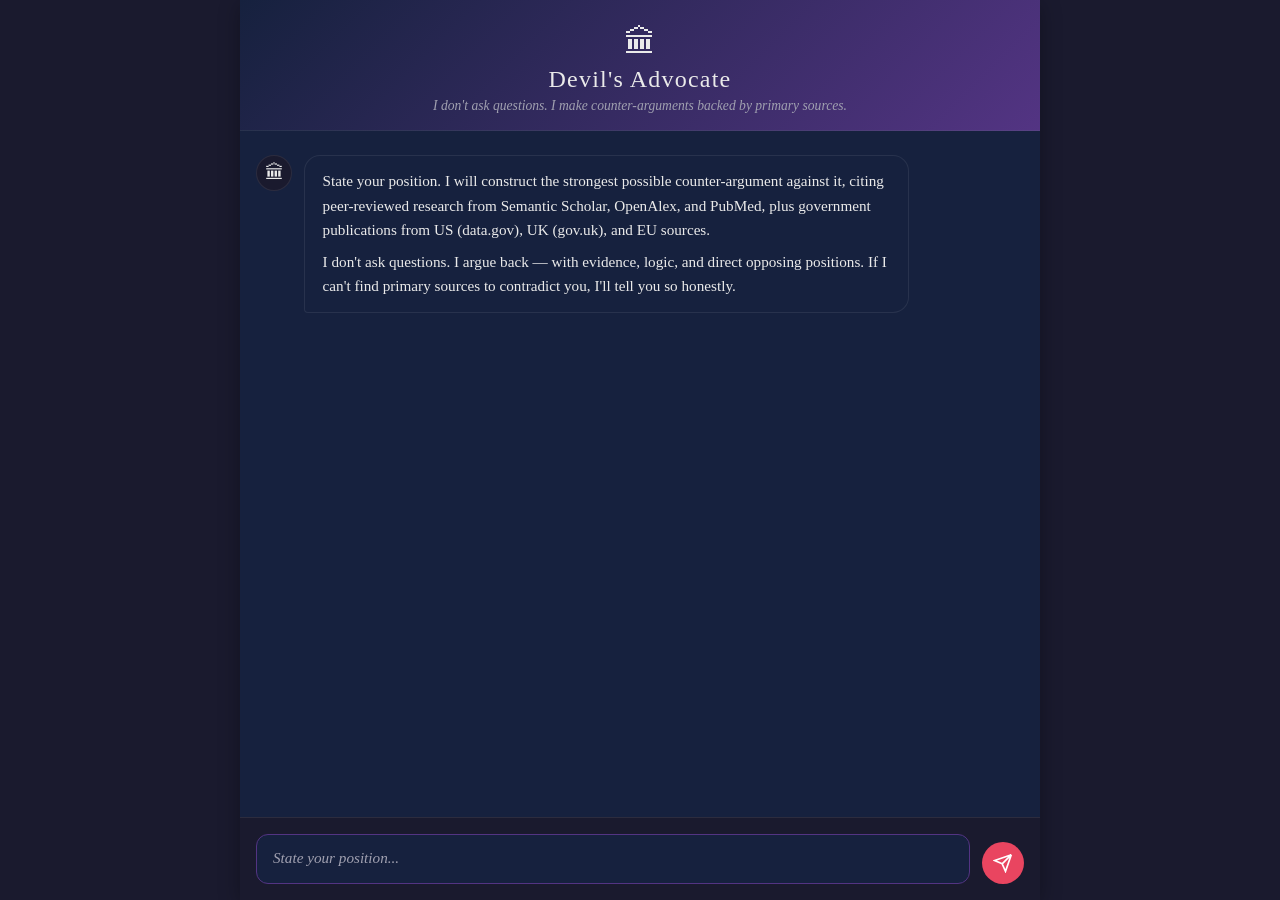
==== index.html @ c4c460c6 "Complete rewrite: stop asking questions, make direct counter-arguments Fundamental change in behavio" ====
<!DOCTYPE html>
<html lang="en">
<head>
    <meta charset="UTF-8">
    <meta name="viewport" content="width=device-width, initial-scale=1.0">
    <title>Devil's Advocate</title>
    <link rel="stylesheet" href="style.css">
</head>
<body>
    <div class="app-container">
        <header class="app-header">
            <div class="header-icon">&#x1F3DB;</div>
            <h1>Devil's Advocate</h1>
            <p class="subtitle">I don't ask questions. I make counter-arguments backed by primary sources.</p>
        </header>

        <div class="chat-container" id="chatContainer">
            <div class="message socrates">
                <div class="message-avatar">&#x1F3DB;</div>
                <div class="message-content">
                    <p>State your position. I will construct the strongest possible counter-argument against it, citing peer-reviewed research from Semantic Scholar, OpenAlex, and PubMed, plus government publications from US (data.gov), UK (gov.uk), and EU sources.</p>
                    <p>I don't ask questions. I argue back — with evidence, logic, and direct opposing positions. If I can't find primary sources to contradict you, I'll tell you so honestly.</p>
                </div>
            </div>
        </div>

        <form class="input-area" id="inputForm">
            <textarea 
                id="userInput" 
                placeholder="State your position..." 
                rows="1"
                autofocus
            ></textarea>
            <button type="submit" id="sendBtn" title="Send">
                <svg width="20" height="20" viewBox="0 0 24 24" fill="none" stroke="currentColor" stroke-width="2">
                    <path d="M22 2L11 13M22 2L15 22L11 13M22 2L2 9L11 13"/>
                </svg>
            </button>
        </form>
    </div>

    <script src="app.js"></script>
</body>
</html>
---- style.css ----
* {
    margin: 0;
    padding: 0;
    box-sizing: border-box;
}

:root {
    --bg-primary: #1a1a2e;
    --bg-secondary: #16213e;
    --bg-chat: #0f3460;
    --accent: #e94560;
    --accent-soft: #533483;
    --text-primary: #eaeaea;
    --text-secondary: #a0a0b0;
    --user-bg: #533483;
    --socrates-bg: #16213e;
    --border: rgba(255, 255, 255, 0.08);
    --shadow: 0 4px 20px rgba(0, 0, 0, 0.3);
}

html, body {
    height: 100%;
    font-family: 'Georgia', 'Times New Roman', serif;
    background: var(--bg-primary);
    color: var(--text-primary);
}

.app-container {
    display: flex;
    flex-direction: column;
    height: 100vh;
    max-width: 800px;
    margin: 0 auto;
    background: var(--bg-secondary);
    box-shadow: var(--shadow);
}

.app-header {
    text-align: center;
    padding: 1.5rem 1rem 1rem;
    border-bottom: 1px solid var(--border);
    background: linear-gradient(135deg, var(--bg-secondary), var(--accent-soft));
}

.header-icon {
    font-size: 2rem;
    margin-bottom: 0.3rem;
}

.app-header h1 {
    font-size: 1.5rem;
    font-weight: 400;
    letter-spacing: 0.05em;
    color: var(--text-primary);
}

.subtitle {
    font-size: 0.85rem;
    color: var(--text-secondary);
    font-style: italic;
    margin-top: 0.3rem;
}

.chat-container {
    flex: 1;
    overflow-y: auto;
    padding: 1.5rem 1rem;
    display: flex;
    flex-direction: column;
    gap: 1.2rem;
    scroll-behavior: smooth;
}

.chat-container::-webkit-scrollbar {
    width: 6px;
}

.chat-container::-webkit-scrollbar-track {
    background: transparent;
}

.chat-container::-webkit-scrollbar-thumb {
    background: var(--accent-soft);
    border-radius: 3px;
}

.message {
    display: flex;
    gap: 0.75rem;
    max-width: 85%;
    animation: fadeIn 0.4s ease;
}

@keyframes fadeIn {
    from {
        opacity: 0;
        transform: translateY(10px);
    }
    to {
        opacity: 1;
        transform: translateY(0);
    }
}

.message.user {
    align-self: flex-end;
    flex-direction: row-reverse;
}

.message.socrates {
    align-self: flex-start;
}

.message-avatar {
    width: 36px;
    height: 36px;
    border-radius: 50%;
    display: flex;
    align-items: center;
    justify-content: center;
    font-size: 1.2rem;
    flex-shrink: 0;
    background: var(--bg-primary);
    border: 1px solid var(--border);
}

.message.user .message-avatar {
    background: var(--accent);
    font-size: 0.9rem;
}

.message-content {
    padding: 0.85rem 1.1rem;
    border-radius: 16px;
    line-height: 1.6;
    font-size: 0.95rem;
}

.message.socrates .message-content {
    background: var(--socrates-bg);
    border: 1px solid var(--border);
    border-bottom-left-radius: 4px;
}

.message.user .message-content {
    background: var(--user-bg);
    border-bottom-right-radius: 4px;
}

.message-content p {
    margin-bottom: 0.5rem;
}

.message-content p:last-child {
    margin-bottom: 0;
}

.typing-indicator {
    display: flex;
    gap: 4px;
    padding: 0.5rem 0;
}

.typing-indicator span {
    width: 8px;
    height: 8px;
    background: var(--text-secondary);
    border-radius: 50%;
    animation: bounce 1.4s ease-in-out infinite;
}

.typing-indicator span:nth-child(2) {
    animation-delay: 0.2s;
}

.typing-indicator span:nth-child(3) {
    animation-delay: 0.4s;
}

@keyframes bounce {
    0%, 60%, 100% { transform: translateY(0); }
    30% { transform: translateY(-6px); }
}

.input-area {
    display: flex;
    gap: 0.75rem;
    padding: 1rem;
    border-top: 1px solid var(--border);
    background: var(--bg-primary);
    align-items: flex-end;
}

#userInput {
    flex: 1;
    background: var(--bg-secondary);
    border: 1px solid var(--border);
    border-radius: 12px;
    padding: 0.8rem 1rem;
    color: var(--text-primary);
    font-family: inherit;
    font-size: 0.95rem;
    resize: none;
    max-height: 120px;
    line-height: 1.5;
    transition: border-color 0.2s;
}

#userInput:focus {
    outline: none;
    border-color: var(--accent-soft);
}

#userInput::placeholder {
    color: var(--text-secondary);
    font-style: italic;
}

#sendBtn {
    background: var(--accent);
    border: none;
    border-radius: 50%;
    width: 42px;
    height: 42px;
    display: flex;
    align-items: center;
    justify-content: center;
    cursor: pointer;
    color: white;
    transition: background 0.2s, transform 0.1s;
    flex-shrink: 0;
}

#sendBtn:hover {
    background: #d63851;
    transform: scale(1.05);
}

#sendBtn:active {
    transform: scale(0.95);
}

@media (max-width: 600px) {
    .app-container {
        max-width: 100%;
    }

    .message {
        max-width: 92%;
    }

    .app-header h1 {
        font-size: 1.3rem;
    }
}



/* Source links */
.message-content a {
    color: #e94560;
    text-decoration: underline;
    font-size: 0.85rem;
    transition: color 0.2s;
}

.message-content a:hover {
    color: #ff6b81;
}

/* Searching status text */
.typing-indicator + p {
    font-size: 0.8rem;
    color: #a0a0b0;
    font-style: italic;
    margin-top: 0.4rem;
    animation: pulse 1.5s ease-in-out infinite;
}

@keyframes pulse {
    0%, 100% { opacity: 0.6; }
    50% { opacity: 1; }
}

/* Concession styling */
.message.socrates .message-content p:first-child {
    font-weight: normal;
}

/* Quote styling for source excerpts */
.message-content p {
    word-wrap: break-word;
}
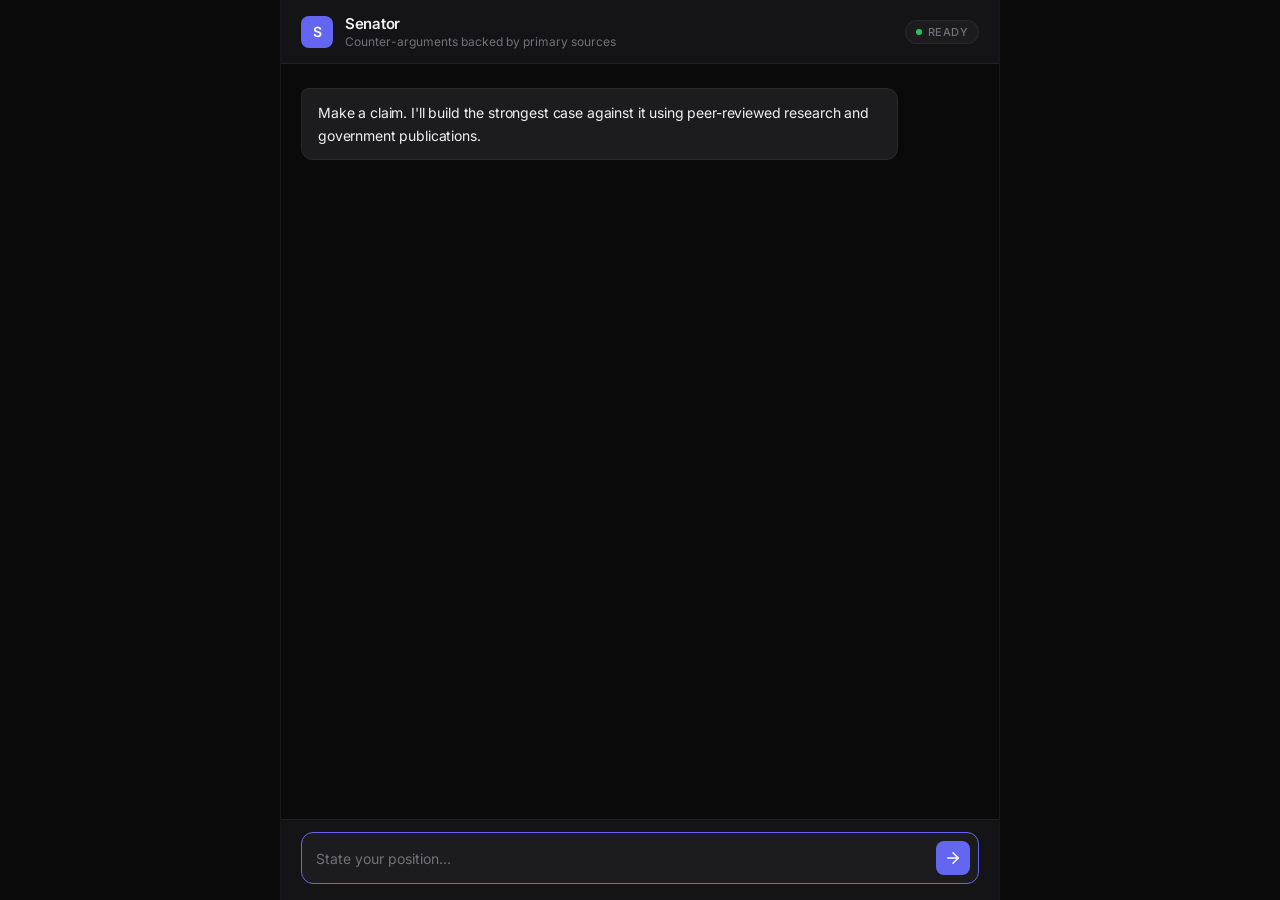
==== commit 1a16c672: "Redesign: sleek minimal UI, rename to Senator - Complete visual redesign with modern dark theme - In" ====
--- a/index.html
+++ b/index.html
@@ -3,40 +3,47 @@
 <head>
     <meta charset="UTF-8">
     <meta name="viewport" content="width=device-width, initial-scale=1.0">
-    <title>Devil's Advocate</title>
+    <title>Senator</title>
+    <link rel="preconnect" href="https://fonts.googleapis.com">
+    <link rel="preconnect" href="https://fonts.gstatic.com" crossorigin>
+    <link href="https://fonts.googleapis.com/css2?family=Inter:wght@300;400;500;600&family=JetBrains+Mono:wght@400&display=swap" rel="stylesheet">
     <link rel="stylesheet" href="style.css">
 </head>
 <body>
-    <div class="app-container">
-        <header class="app-header">
-            <div class="header-icon">&#x1F3DB;</div>
-            <h1>Devil's Advocate</h1>
-            <p class="subtitle">I don't ask questions. I make counter-arguments backed by primary sources.</p>
+    <div class="app">
+        <header class="header">
+            <div class="header-left">
+                <div class="logo">S</div>
+                <div class="header-text">
+                    <h1>Senator</h1>
+                    <p>Counter-arguments backed by primary sources</p>
+                </div>
+            </div>
+            <div class="header-status" id="statusDot">
+                <span class="dot"></span>
+                <span class="status-text">Ready</span>
+            </div>
         </header>
 
-        <div class="chat-container" id="chatContainer">
-            <div class="message socrates">
-                <div class="message-avatar">&#x1F3DB;</div>
-                <div class="message-content">
-                    <p>State your position. I will construct the strongest possible counter-argument against it, citing peer-reviewed research from Semantic Scholar, OpenAlex, and PubMed, plus government publications from US (data.gov), UK (gov.uk), and EU sources.</p>
-                    <p>I don't ask questions. I argue back — with evidence, logic, and direct opposing positions. If I can't find primary sources to contradict you, I'll tell you so honestly.</p>
+        <main class="chat" id="chatContainer">
+            <div class="message senator">
+                <div class="msg-body">
+                    <p>Make a claim. I'll build the strongest case against it using peer-reviewed research and government publications.</p>
                 </div>
             </div>
-        </div>
+        </main>
 
-        <form class="input-area" id="inputForm">
-            <textarea 
-                id="userInput" 
-                placeholder="State your position..." 
-                rows="1"
-                autofocus
-            ></textarea>
-            <button type="submit" id="sendBtn" title="Send">
-                <svg width="20" height="20" viewBox="0 0 24 24" fill="none" stroke="currentColor" stroke-width="2">
-                    <path d="M22 2L11 13M22 2L15 22L11 13M22 2L2 9L11 13"/>
-                </svg>
-            </button>
-        </form>
+        <footer class="input-bar">
+            <form id="inputForm" class="input-form">
+                <textarea id="userInput" placeholder="State your position..." rows="1" autofocus></textarea>
+                <button type="submit" id="sendBtn" aria-label="Send">
+                    <svg width="18" height="18" viewBox="0 0 24 24" fill="none" stroke="currentColor" stroke-width="2" stroke-linecap="round" stroke-linejoin="round">
+                        <line x1="5" y1="12" x2="19" y2="12"></line>
+                        <polyline points="12 5 19 12 12 19"></polyline>
+                    </svg>
+                </button>
+            </form>
+        </footer>
     </div>
 
     <script src="app.js"></script>
--- a/style.css
+++ b/style.css
@@ -1,293 +1,305 @@
-* {
-    margin: 0;
-    padding: 0;
-    box-sizing: border-box;
-}
+* { margin: 0; padding: 0; box-sizing: border-box; }
 
 :root {
-    --bg-primary: #1a1a2e;
-    --bg-secondary: #16213e;
-    --bg-chat: #0f3460;
-    --accent: #e94560;
-    --accent-soft: #533483;
-    --text-primary: #eaeaea;
-    --text-secondary: #a0a0b0;
-    --user-bg: #533483;
-    --socrates-bg: #16213e;
-    --border: rgba(255, 255, 255, 0.08);
-    --shadow: 0 4px 20px rgba(0, 0, 0, 0.3);
+    --bg: #0a0a0b;
+    --surface: #141416;
+    --surface-2: #1c1c1f;
+    --surface-3: #252528;
+    --border: rgba(255, 255, 255, 0.06);
+    --border-hover: rgba(255, 255, 255, 0.12);
+    --text: #f0f0f2;
+    --text-2: #a1a1aa;
+    --text-3: #71717a;
+    --accent: #6366f1;
+    --accent-hover: #818cf8;
+    --accent-subtle: rgba(99, 102, 241, 0.1);
+    --user-bg: #1e1b4b;
+    --senator-bg: #141416;
+    --green: #22c55e;
+    --radius: 12px;
+    --radius-sm: 8px;
+    --radius-lg: 16px;
+    --transition: 0.15s ease;
 }
 
 html, body {
     height: 100%;
-    font-family: 'Georgia', 'Times New Roman', serif;
-    background: var(--bg-primary);
-    color: var(--text-primary);
-}
-
-.app-container {
+    font-family: 'Inter', -apple-system, BlinkMacSystemFont, sans-serif;
+    background: var(--bg);
+    color: var(--text);
+    -webkit-font-smoothing: antialiased;
+}
+
+.app {
     display: flex;
     flex-direction: column;
     height: 100vh;
-    max-width: 800px;
+    max-width: 720px;
     margin: 0 auto;
-    background: var(--bg-secondary);
-    box-shadow: var(--shadow);
-}
-
-.app-header {
-    text-align: center;
-    padding: 1.5rem 1rem 1rem;
+    border-left: 1px solid var(--border);
+    border-right: 1px solid var(--border);
+}
+
+/* Header */
+.header {
+    display: flex;
+    align-items: center;
+    justify-content: space-between;
+    padding: 0.875rem 1.25rem;
     border-bottom: 1px solid var(--border);
-    background: linear-gradient(135deg, var(--bg-secondary), var(--accent-soft));
-}
-
-.header-icon {
-    font-size: 2rem;
-    margin-bottom: 0.3rem;
-}
-
-.app-header h1 {
-    font-size: 1.5rem;
-    font-weight: 400;
-    letter-spacing: 0.05em;
-    color: var(--text-primary);
-}
-
-.subtitle {
-    font-size: 0.85rem;
-    color: var(--text-secondary);
-    font-style: italic;
-    margin-top: 0.3rem;
-}
-
-.chat-container {
+    background: var(--surface);
+    backdrop-filter: blur(12px);
+    position: sticky;
+    top: 0;
+    z-index: 10;
+}
+
+.header-left {
+    display: flex;
+    align-items: center;
+    gap: 0.75rem;
+}
+
+.logo {
+    width: 32px;
+    height: 32px;
+    border-radius: var(--radius-sm);
+    background: var(--accent);
+    display: flex;
+    align-items: center;
+    justify-content: center;
+    font-weight: 600;
+    font-size: 0.875rem;
+    color: white;
+    letter-spacing: -0.02em;
+}
+
+.header-text h1 {
+    font-size: 0.9375rem;
+    font-weight: 600;
+    letter-spacing: -0.02em;
+    color: var(--text);
+}
+
+.header-text p {
+    font-size: 0.75rem;
+    color: var(--text-3);
+    margin-top: 1px;
+}
+
+.header-status {
+    display: flex;
+    align-items: center;
+    gap: 0.375rem;
+    padding: 0.25rem 0.625rem;
+    border-radius: 100px;
+    background: var(--surface-2);
+    border: 1px solid var(--border);
+}
+
+.dot {
+    width: 6px;
+    height: 6px;
+    border-radius: 50%;
+    background: var(--green);
+    animation: pulse-dot 2s ease-in-out infinite;
+}
+
+@keyframes pulse-dot {
+    0%, 100% { opacity: 1; }
+    50% { opacity: 0.4; }
+}
+
+.status-text {
+    font-size: 0.6875rem;
+    color: var(--text-3);
+    font-weight: 500;
+    text-transform: uppercase;
+    letter-spacing: 0.04em;
+}
+
+/* Chat */
+.chat {
     flex: 1;
     overflow-y: auto;
-    padding: 1.5rem 1rem;
+    padding: 1.5rem 1.25rem;
     display: flex;
     flex-direction: column;
-    gap: 1.2rem;
+    gap: 1rem;
     scroll-behavior: smooth;
 }
 
-.chat-container::-webkit-scrollbar {
-    width: 6px;
-}
-
-.chat-container::-webkit-scrollbar-track {
-    background: transparent;
-}
-
-.chat-container::-webkit-scrollbar-thumb {
-    background: var(--accent-soft);
-    border-radius: 3px;
-}
-
+.chat::-webkit-scrollbar { width: 4px; }
+.chat::-webkit-scrollbar-track { background: transparent; }
+.chat::-webkit-scrollbar-thumb { background: var(--surface-3); border-radius: 2px; }
+
+/* Messages */
 .message {
     display: flex;
-    gap: 0.75rem;
-    max-width: 85%;
-    animation: fadeIn 0.4s ease;
-}
-
-@keyframes fadeIn {
-    from {
-        opacity: 0;
-        transform: translateY(10px);
-    }
-    to {
-        opacity: 1;
-        transform: translateY(0);
-    }
-}
-
-.message.user {
-    align-self: flex-end;
-    flex-direction: row-reverse;
-}
-
-.message.socrates {
+    max-width: 88%;
+    animation: msg-in 0.3s ease;
+}
+
+@keyframes msg-in {
+    from { opacity: 0; transform: translateY(8px); }
+    to { opacity: 1; transform: translateY(0); }
+}
+
+.message.user { align-self: flex-end; }
+.message.senator { align-self: flex-start; }
+
+.msg-body {
+    padding: 0.75rem 1rem;
+    border-radius: var(--radius);
+    font-size: 0.875rem;
+    line-height: 1.65;
+    letter-spacing: -0.01em;
+}
+
+.message.senator .msg-body {
+    background: var(--surface-2);
+    border: 1px solid var(--border);
+    border-top-left-radius: var(--radius-sm);
+    color: var(--text);
+}
+
+.message.user .msg-body {
+    background: var(--user-bg);
+    border: 1px solid rgba(99, 102, 241, 0.15);
+    border-top-right-radius: var(--radius-sm);
+    color: var(--text);
+}
+
+.msg-body p { margin-bottom: 0.5rem; }
+.msg-body p:last-child { margin-bottom: 0; }
+
+.msg-body a {
+    color: var(--accent-hover);
+    text-decoration: none;
+    font-family: 'JetBrains Mono', monospace;
+    font-size: 0.75rem;
+    padding: 0.125rem 0.375rem;
+    background: var(--accent-subtle);
+    border-radius: 4px;
+    transition: background var(--transition);
+}
+
+.msg-body a:hover {
+    background: rgba(99, 102, 241, 0.2);
+}
+
+/* Source citations block */
+.msg-body .sources {
+    margin-top: 0.75rem;
+    padding-top: 0.625rem;
+    border-top: 1px solid var(--border);
+    font-size: 0.75rem;
+    color: var(--text-3);
+    font-family: 'JetBrains Mono', monospace;
+    line-height: 1.7;
+}
+
+/* Typing indicator */
+.typing {
+    display: flex;
+    align-items: center;
+    gap: 0.375rem;
+    padding: 0.75rem 1rem;
+    background: var(--surface-2);
+    border: 1px solid var(--border);
+    border-radius: var(--radius);
+    border-top-left-radius: var(--radius-sm);
     align-self: flex-start;
-}
-
-.message-avatar {
-    width: 36px;
-    height: 36px;
+    animation: msg-in 0.3s ease;
+}
+
+.typing span {
+    width: 5px;
+    height: 5px;
+    background: var(--text-3);
     border-radius: 50%;
-    display: flex;
-    align-items: center;
-    justify-content: center;
-    font-size: 1.2rem;
-    flex-shrink: 0;
-    background: var(--bg-primary);
+    animation: typing-bounce 1.2s ease-in-out infinite;
+}
+
+.typing span:nth-child(2) { animation-delay: 0.15s; }
+.typing span:nth-child(3) { animation-delay: 0.3s; }
+
+@keyframes typing-bounce {
+    0%, 60%, 100% { transform: translateY(0); opacity: 0.4; }
+    30% { transform: translateY(-4px); opacity: 1; }
+}
+
+.typing-label {
+    font-size: 0.6875rem;
+    color: var(--text-3);
+    margin-left: 0.375rem;
+    font-weight: 500;
+}
+
+/* Input bar */
+.input-bar {
+    padding: 0.75rem 1.25rem 1rem;
+    border-top: 1px solid var(--border);
+    background: var(--surface);
+}
+
+.input-form {
+    display: flex;
+    align-items: flex-end;
+    gap: 0.5rem;
+    background: var(--surface-2);
     border: 1px solid var(--border);
-}
-
-.message.user .message-avatar {
-    background: var(--accent);
-    font-size: 0.9rem;
-}
-
-.message-content {
-    padding: 0.85rem 1.1rem;
-    border-radius: 16px;
-    line-height: 1.6;
-    font-size: 0.95rem;
-}
-
-.message.socrates .message-content {
-    background: var(--socrates-bg);
-    border: 1px solid var(--border);
-    border-bottom-left-radius: 4px;
-}
-
-.message.user .message-content {
-    background: var(--user-bg);
-    border-bottom-right-radius: 4px;
-}
-
-.message-content p {
-    margin-bottom: 0.5rem;
-}
-
-.message-content p:last-child {
-    margin-bottom: 0;
-}
-
-.typing-indicator {
-    display: flex;
-    gap: 4px;
-    padding: 0.5rem 0;
-}
-
-.typing-indicator span {
-    width: 8px;
-    height: 8px;
-    background: var(--text-secondary);
-    border-radius: 50%;
-    animation: bounce 1.4s ease-in-out infinite;
-}
-
-.typing-indicator span:nth-child(2) {
-    animation-delay: 0.2s;
-}
-
-.typing-indicator span:nth-child(3) {
-    animation-delay: 0.4s;
-}
-
-@keyframes bounce {
-    0%, 60%, 100% { transform: translateY(0); }
-    30% { transform: translateY(-6px); }
-}
-
-.input-area {
-    display: flex;
-    gap: 0.75rem;
-    padding: 1rem;
-    border-top: 1px solid var(--border);
-    background: var(--bg-primary);
-    align-items: flex-end;
+    border-radius: var(--radius);
+    padding: 0.5rem 0.5rem 0.5rem 0.875rem;
+    transition: border-color var(--transition);
+}
+
+.input-form:focus-within {
+    border-color: var(--accent);
 }
 
 #userInput {
     flex: 1;
-    background: var(--bg-secondary);
-    border: 1px solid var(--border);
-    border-radius: 12px;
-    padding: 0.8rem 1rem;
-    color: var(--text-primary);
-    font-family: inherit;
-    font-size: 0.95rem;
+    background: transparent;
+    border: none;
+    color: var(--text);
+    font-family: 'Inter', sans-serif;
+    font-size: 0.875rem;
     resize: none;
     max-height: 120px;
     line-height: 1.5;
-    transition: border-color 0.2s;
-}
-
-#userInput:focus {
-    outline: none;
-    border-color: var(--accent-soft);
-}
+    padding: 0.375rem 0;
+}
+
+#userInput:focus { outline: none; }
 
 #userInput::placeholder {
-    color: var(--text-secondary);
-    font-style: italic;
+    color: var(--text-3);
 }
 
 #sendBtn {
+    width: 34px;
+    height: 34px;
+    border-radius: var(--radius-sm);
     background: var(--accent);
     border: none;
-    border-radius: 50%;
-    width: 42px;
-    height: 42px;
     display: flex;
     align-items: center;
     justify-content: center;
     cursor: pointer;
     color: white;
-    transition: background 0.2s, transform 0.1s;
+    transition: background var(--transition), transform 0.1s;
     flex-shrink: 0;
 }
 
-#sendBtn:hover {
-    background: #d63851;
-    transform: scale(1.05);
-}
-
-#sendBtn:active {
-    transform: scale(0.95);
-}
-
+#sendBtn:hover { background: var(--accent-hover); }
+#sendBtn:active { transform: scale(0.92); }
+
+/* Responsive */
 @media (max-width: 600px) {
-    .app-container {
-        max-width: 100%;
-    }
-
-    .message {
-        max-width: 92%;
-    }
-
-    .app-header h1 {
-        font-size: 1.3rem;
-    }
-}
-
-
-
-/* Source links */
-.message-content a {
-    color: #e94560;
-    text-decoration: underline;
-    font-size: 0.85rem;
-    transition: color 0.2s;
-}
-
-.message-content a:hover {
-    color: #ff6b81;
-}
-
-/* Searching status text */
-.typing-indicator + p {
-    font-size: 0.8rem;
-    color: #a0a0b0;
-    font-style: italic;
-    margin-top: 0.4rem;
-    animation: pulse 1.5s ease-in-out infinite;
-}
-
-@keyframes pulse {
-    0%, 100% { opacity: 0.6; }
-    50% { opacity: 1; }
-}
-
-/* Concession styling */
-.message.socrates .message-content p:first-child {
-    font-weight: normal;
-}
-
-/* Quote styling for source excerpts */
-.message-content p {
-    word-wrap: break-word;
-}
+    .app { border: none; }
+    .chat { padding: 1rem 0.875rem; }
+    .message { max-width: 94%; }
+    .header { padding: 0.75rem 1rem; }
+    .input-bar { padding: 0.625rem 0.875rem 0.75rem; }
+}
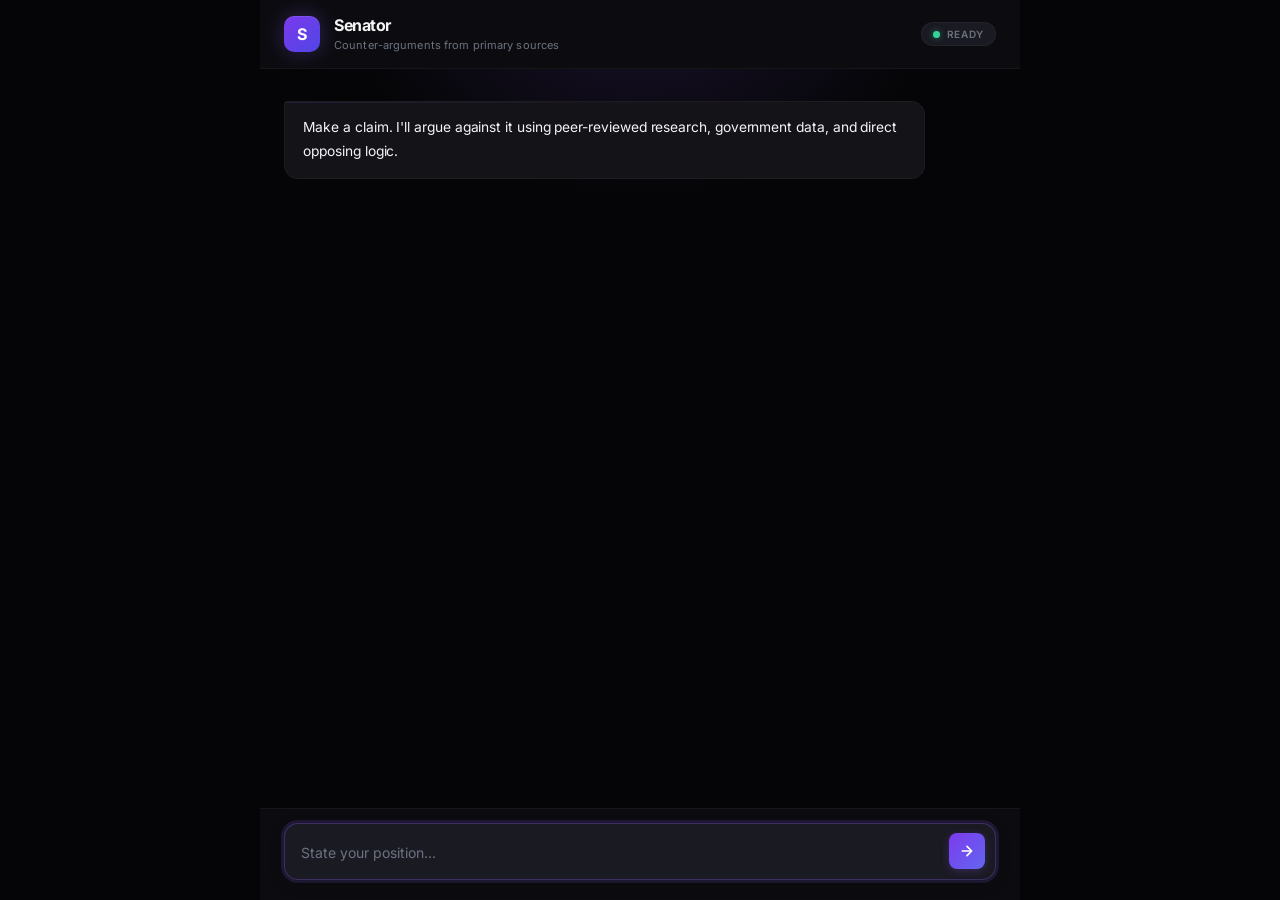
==== commit 644e168f: "Visual redesign: dark glass aesthetic with ambient glow - Deep black background (#050507) with layer" ====
--- a/index.html
+++ b/index.html
@@ -6,8 +6,9 @@
     <title>Senator</title>
     <link rel="preconnect" href="https://fonts.googleapis.com">
     <link rel="preconnect" href="https://fonts.gstatic.com" crossorigin>
-    <link href="https://fonts.googleapis.com/css2?family=Inter:wght@300;400;500;600&family=JetBrains+Mono:wght@400&display=swap" rel="stylesheet">
+    <link href="https://fonts.googleapis.com/css2?family=Inter:wght@400;500;600;700&family=JetBrains+Mono:wght@400;500&display=swap" rel="stylesheet">
     <link rel="stylesheet" href="style.css">
+    <meta name="theme-color" content="#050507">
 </head>
 <body>
     <div class="app">
@@ -16,19 +17,19 @@
                 <div class="logo">S</div>
                 <div class="header-text">
                     <h1>Senator</h1>
-                    <p>Counter-arguments backed by primary sources</p>
+                    <p>Counter-arguments from primary sources</p>
                 </div>
             </div>
-            <div class="header-status" id="statusDot">
-                <span class="dot"></span>
-                <span class="status-text">Ready</span>
+            <div class="header-status">
+                <span class="dot" id="statusDot"></span>
+                <span class="status-text" id="statusText">Ready</span>
             </div>
         </header>
 
         <main class="chat" id="chatContainer">
             <div class="message senator">
                 <div class="msg-body">
-                    <p>Make a claim. I'll build the strongest case against it using peer-reviewed research and government publications.</p>
+                    <p>Make a claim. I'll argue against it using peer-reviewed research, government data, and direct opposing logic.</p>
                 </div>
             </div>
         </main>
@@ -37,9 +38,8 @@
             <form id="inputForm" class="input-form">
                 <textarea id="userInput" placeholder="State your position..." rows="1" autofocus></textarea>
                 <button type="submit" id="sendBtn" aria-label="Send">
-                    <svg width="18" height="18" viewBox="0 0 24 24" fill="none" stroke="currentColor" stroke-width="2" stroke-linecap="round" stroke-linejoin="round">
-                        <line x1="5" y1="12" x2="19" y2="12"></line>
-                        <polyline points="12 5 19 12 12 19"></polyline>
+                    <svg width="16" height="16" viewBox="0 0 24 24" fill="none" stroke="currentColor" stroke-width="2.5" stroke-linecap="round" stroke-linejoin="round">
+                        <path d="M5 12h14M12 5l7 7-7 7"/>
                     </svg>
                 </button>
             </form>
--- a/style.css
+++ b/style.css
@@ -1,43 +1,62 @@
 * { margin: 0; padding: 0; box-sizing: border-box; }
 
 :root {
-    --bg: #0a0a0b;
-    --surface: #141416;
-    --surface-2: #1c1c1f;
-    --surface-3: #252528;
-    --border: rgba(255, 255, 255, 0.06);
-    --border-hover: rgba(255, 255, 255, 0.12);
-    --text: #f0f0f2;
-    --text-2: #a1a1aa;
-    --text-3: #71717a;
-    --accent: #6366f1;
-    --accent-hover: #818cf8;
-    --accent-subtle: rgba(99, 102, 241, 0.1);
-    --user-bg: #1e1b4b;
-    --senator-bg: #141416;
-    --green: #22c55e;
-    --radius: 12px;
+    --bg: #050507;
+    --surface: #0c0c10;
+    --surface-2: #131318;
+    --surface-3: #1a1a22;
+    --surface-4: #22222e;
+    --border: rgba(255, 255, 255, 0.04);
+    --border-active: rgba(139, 92, 246, 0.3);
+    --text: #f4f4f6;
+    --text-2: #9ca3af;
+    --text-3: #6b7280;
+    --accent: #8b5cf6;
+    --accent-2: #a78bfa;
+    --accent-glow: rgba(139, 92, 246, 0.15);
+    --accent-glow-strong: rgba(139, 92, 246, 0.25);
+    --user-bg: linear-gradient(135deg, #1e1b4b, #1e1044);
+    --senator-bg: var(--surface-2);
+    --green: #34d399;
+    --amber: #fbbf24;
+    --radius: 14px;
     --radius-sm: 8px;
-    --radius-lg: 16px;
-    --transition: 0.15s ease;
+    --font: 'Inter', -apple-system, BlinkMacSystemFont, 'Segoe UI', sans-serif;
+    --mono: 'JetBrains Mono', 'Fira Code', monospace;
 }
 
 html, body {
     height: 100%;
-    font-family: 'Inter', -apple-system, BlinkMacSystemFont, sans-serif;
+    font-family: var(--font);
     background: var(--bg);
     color: var(--text);
     -webkit-font-smoothing: antialiased;
-}
-
+    -moz-osx-font-smoothing: grayscale;
+}
+
+/* App shell */
 .app {
     display: flex;
     flex-direction: column;
     height: 100vh;
-    max-width: 720px;
+    max-width: 760px;
     margin: 0 auto;
-    border-left: 1px solid var(--border);
-    border-right: 1px solid var(--border);
+    position: relative;
+    overflow: hidden;
+}
+
+/* Ambient glow effect behind app */
+.app::before {
+    content: '';
+    position: absolute;
+    top: -200px;
+    left: 50%;
+    transform: translateX(-50%);
+    width: 600px;
+    height: 400px;
+    background: radial-gradient(ellipse, var(--accent-glow) 0%, transparent 70%);
+    pointer-events: none;
+    z-index: 0;
 }
 
 /* Header */
@@ -45,217 +64,254 @@
     display: flex;
     align-items: center;
     justify-content: space-between;
-    padding: 0.875rem 1.25rem;
+    padding: 1rem 1.5rem;
+    background: var(--surface);
     border-bottom: 1px solid var(--border);
-    background: var(--surface);
-    backdrop-filter: blur(12px);
-    position: sticky;
-    top: 0;
-    z-index: 10;
+    position: relative;
+    z-index: 2;
+    backdrop-filter: blur(20px);
 }
 
 .header-left {
     display: flex;
     align-items: center;
-    gap: 0.75rem;
+    gap: 0.875rem;
 }
 
 .logo {
-    width: 32px;
-    height: 32px;
-    border-radius: var(--radius-sm);
-    background: var(--accent);
+    width: 36px;
+    height: 36px;
+    border-radius: 10px;
+    background: linear-gradient(135deg, #7c3aed, #4f46e5);
     display: flex;
     align-items: center;
     justify-content: center;
-    font-weight: 600;
-    font-size: 0.875rem;
+    font-weight: 700;
+    font-size: 1rem;
     color: white;
-    letter-spacing: -0.02em;
+    box-shadow: 0 0 20px rgba(139, 92, 246, 0.3), inset 0 1px 0 rgba(255,255,255,0.1);
+    letter-spacing: -0.03em;
 }
 
 .header-text h1 {
-    font-size: 0.9375rem;
-    font-weight: 600;
-    letter-spacing: -0.02em;
-    color: var(--text);
+    font-size: 1rem;
+    font-weight: 700;
+    letter-spacing: -0.03em;
+    color: var(--text);
+    line-height: 1.2;
 }
 
 .header-text p {
-    font-size: 0.75rem;
-    color: var(--text-3);
-    margin-top: 1px;
+    font-size: 0.6875rem;
+    color: var(--text-3);
+    margin-top: 2px;
+    letter-spacing: 0.01em;
 }
 
 .header-status {
     display: flex;
     align-items: center;
-    gap: 0.375rem;
-    padding: 0.25rem 0.625rem;
+    gap: 0.4rem;
+    padding: 0.3rem 0.7rem;
     border-radius: 100px;
-    background: var(--surface-2);
+    background: var(--surface-3);
     border: 1px solid var(--border);
 }
 
 .dot {
-    width: 6px;
-    height: 6px;
+    width: 7px;
+    height: 7px;
     border-radius: 50%;
     background: var(--green);
-    animation: pulse-dot 2s ease-in-out infinite;
+    box-shadow: 0 0 6px rgba(52, 211, 153, 0.5);
+    animation: pulse-dot 2.5s ease-in-out infinite;
+}
+
+.dot.searching {
+    background: var(--amber);
+    box-shadow: 0 0 6px rgba(251, 191, 36, 0.5);
+    animation: pulse-dot 0.8s ease-in-out infinite;
 }
 
 @keyframes pulse-dot {
-    0%, 100% { opacity: 1; }
-    50% { opacity: 0.4; }
+    0%, 100% { opacity: 1; transform: scale(1); }
+    50% { opacity: 0.5; transform: scale(0.85); }
 }
 
 .status-text {
-    font-size: 0.6875rem;
-    color: var(--text-3);
-    font-weight: 500;
+    font-size: 0.625rem;
+    color: var(--text-3);
+    font-weight: 600;
     text-transform: uppercase;
-    letter-spacing: 0.04em;
-}
-
-/* Chat */
+    letter-spacing: 0.06em;
+}
+
+/* Chat area */
 .chat {
     flex: 1;
     overflow-y: auto;
-    padding: 1.5rem 1.25rem;
+    padding: 2rem 1.5rem;
     display: flex;
     flex-direction: column;
-    gap: 1rem;
+    gap: 1.25rem;
     scroll-behavior: smooth;
-}
-
-.chat::-webkit-scrollbar { width: 4px; }
+    position: relative;
+    z-index: 1;
+}
+
+.chat::-webkit-scrollbar { width: 3px; }
 .chat::-webkit-scrollbar-track { background: transparent; }
-.chat::-webkit-scrollbar-thumb { background: var(--surface-3); border-radius: 2px; }
+.chat::-webkit-scrollbar-thumb { background: var(--surface-4); border-radius: 3px; }
 
 /* Messages */
 .message {
     display: flex;
-    max-width: 88%;
-    animation: msg-in 0.3s ease;
+    max-width: 90%;
+    animation: msg-in 0.35s cubic-bezier(0.16, 1, 0.3, 1);
 }
 
 @keyframes msg-in {
-    from { opacity: 0; transform: translateY(8px); }
-    to { opacity: 1; transform: translateY(0); }
+    from { opacity: 0; transform: translateY(12px) scale(0.98); }
+    to { opacity: 1; transform: translateY(0) scale(1); }
 }
 
 .message.user { align-self: flex-end; }
 .message.senator { align-self: flex-start; }
 
 .msg-body {
-    padding: 0.75rem 1rem;
+    padding: 0.9rem 1.15rem;
     border-radius: var(--radius);
-    font-size: 0.875rem;
-    line-height: 1.65;
-    letter-spacing: -0.01em;
+    font-size: 0.8625rem;
+    line-height: 1.7;
+    letter-spacing: -0.005em;
+    position: relative;
 }
 
 .message.senator .msg-body {
     background: var(--surface-2);
     border: 1px solid var(--border);
-    border-top-left-radius: var(--radius-sm);
-    color: var(--text);
+    border-top-left-radius: 4px;
+    color: var(--text);
+}
+
+.message.senator .msg-body::before {
+    content: '';
+    position: absolute;
+    top: 0;
+    left: 0;
+    right: 0;
+    height: 1px;
+    background: linear-gradient(90deg, var(--accent-glow), transparent 60%);
 }
 
 .message.user .msg-body {
     background: var(--user-bg);
-    border: 1px solid rgba(99, 102, 241, 0.15);
-    border-top-right-radius: var(--radius-sm);
-    color: var(--text);
-}
-
-.msg-body p { margin-bottom: 0.5rem; }
+    border: 1px solid rgba(139, 92, 246, 0.12);
+    border-top-right-radius: 4px;
+    color: var(--text);
+}
+
+.msg-body p { margin-bottom: 0.6rem; }
 .msg-body p:last-child { margin-bottom: 0; }
 
+/* Links in messages */
 .msg-body a {
-    color: var(--accent-hover);
+    color: var(--accent-2);
     text-decoration: none;
-    font-family: 'JetBrains Mono', monospace;
-    font-size: 0.75rem;
-    padding: 0.125rem 0.375rem;
-    background: var(--accent-subtle);
-    border-radius: 4px;
-    transition: background var(--transition);
+    font-family: var(--mono);
+    font-size: 0.7rem;
+    padding: 0.15rem 0.45rem;
+    background: var(--accent-glow);
+    border: 1px solid rgba(139, 92, 246, 0.15);
+    border-radius: 5px;
+    transition: all 0.15s ease;
+    display: inline-block;
+    margin: 0 2px;
 }
 
 .msg-body a:hover {
-    background: rgba(99, 102, 241, 0.2);
-}
-
-/* Source citations block */
+    background: var(--accent-glow-strong);
+    border-color: rgba(139, 92, 246, 0.3);
+    transform: translateY(-1px);
+}
+
+/* Source citations */
 .msg-body .sources {
-    margin-top: 0.75rem;
-    padding-top: 0.625rem;
+    margin-top: 0.875rem;
+    padding-top: 0.75rem;
     border-top: 1px solid var(--border);
-    font-size: 0.75rem;
-    color: var(--text-3);
-    font-family: 'JetBrains Mono', monospace;
-    line-height: 1.7;
+    font-size: 0.7rem;
+    color: var(--text-3);
+    font-family: var(--mono);
+    line-height: 1.8;
+    letter-spacing: 0;
+}
+
+.msg-body .sources div {
+    padding: 0.2rem 0;
 }
 
 /* Typing indicator */
 .typing {
     display: flex;
     align-items: center;
-    gap: 0.375rem;
-    padding: 0.75rem 1rem;
+    gap: 0.5rem;
+    padding: 0.9rem 1.15rem;
     background: var(--surface-2);
     border: 1px solid var(--border);
     border-radius: var(--radius);
-    border-top-left-radius: var(--radius-sm);
+    border-top-left-radius: 4px;
     align-self: flex-start;
-    animation: msg-in 0.3s ease;
+    animation: msg-in 0.3s cubic-bezier(0.16, 1, 0.3, 1);
 }
 
 .typing span {
-    width: 5px;
-    height: 5px;
-    background: var(--text-3);
+    width: 6px;
+    height: 6px;
+    background: var(--accent);
     border-radius: 50%;
-    animation: typing-bounce 1.2s ease-in-out infinite;
-}
-
-.typing span:nth-child(2) { animation-delay: 0.15s; }
-.typing span:nth-child(3) { animation-delay: 0.3s; }
+    animation: typing-bounce 1.4s ease-in-out infinite;
+    box-shadow: 0 0 4px var(--accent-glow);
+}
+
+.typing span:nth-child(2) { animation-delay: 0.2s; }
+.typing span:nth-child(3) { animation-delay: 0.4s; }
 
 @keyframes typing-bounce {
-    0%, 60%, 100% { transform: translateY(0); opacity: 0.4; }
-    30% { transform: translateY(-4px); opacity: 1; }
+    0%, 70%, 100% { transform: translateY(0); opacity: 0.3; }
+    35% { transform: translateY(-5px); opacity: 1; }
 }
 
 .typing-label {
     font-size: 0.6875rem;
     color: var(--text-3);
-    margin-left: 0.375rem;
     font-weight: 500;
+    letter-spacing: 0.01em;
 }
 
 /* Input bar */
 .input-bar {
-    padding: 0.75rem 1.25rem 1rem;
+    padding: 0.875rem 1.5rem 1.25rem;
+    background: var(--surface);
     border-top: 1px solid var(--border);
-    background: var(--surface);
+    position: relative;
+    z-index: 2;
 }
 
 .input-form {
     display: flex;
     align-items: flex-end;
-    gap: 0.5rem;
-    background: var(--surface-2);
+    gap: 0.625rem;
+    background: var(--surface-3);
     border: 1px solid var(--border);
     border-radius: var(--radius);
-    padding: 0.5rem 0.5rem 0.5rem 0.875rem;
-    transition: border-color var(--transition);
+    padding: 0.6rem 0.625rem 0.6rem 1rem;
+    transition: border-color 0.2s ease, box-shadow 0.2s ease;
 }
 
 .input-form:focus-within {
-    border-color: var(--accent);
+    border-color: var(--border-active);
+    box-shadow: 0 0 0 3px var(--accent-glow), 0 4px 16px rgba(0,0,0,0.2);
 }
 
 #userInput {
@@ -263,43 +319,52 @@
     background: transparent;
     border: none;
     color: var(--text);
-    font-family: 'Inter', sans-serif;
+    font-family: var(--font);
     font-size: 0.875rem;
     resize: none;
     max-height: 120px;
     line-height: 1.5;
-    padding: 0.375rem 0;
+    padding: 0.4rem 0;
 }
 
 #userInput:focus { outline: none; }
 
 #userInput::placeholder {
     color: var(--text-3);
+    font-weight: 400;
 }
 
 #sendBtn {
-    width: 34px;
-    height: 34px;
+    width: 36px;
+    height: 36px;
     border-radius: var(--radius-sm);
-    background: var(--accent);
+    background: linear-gradient(135deg, #7c3aed, #6366f1);
     border: none;
     display: flex;
     align-items: center;
     justify-content: center;
     cursor: pointer;
     color: white;
-    transition: background var(--transition), transform 0.1s;
+    transition: all 0.15s ease;
     flex-shrink: 0;
-}
-
-#sendBtn:hover { background: var(--accent-hover); }
-#sendBtn:active { transform: scale(0.92); }
+    box-shadow: 0 2px 8px rgba(139, 92, 246, 0.25);
+}
+
+#sendBtn:hover {
+    transform: translateY(-1px);
+    box-shadow: 0 4px 16px rgba(139, 92, 246, 0.4);
+}
+
+#sendBtn:active {
+    transform: translateY(0) scale(0.93);
+    box-shadow: 0 1px 4px rgba(139, 92, 246, 0.2);
+}
 
 /* Responsive */
 @media (max-width: 600px) {
-    .app { border: none; }
-    .chat { padding: 1rem 0.875rem; }
-    .message { max-width: 94%; }
-    .header { padding: 0.75rem 1rem; }
-    .input-bar { padding: 0.625rem 0.875rem 0.75rem; }
-}
+    .chat { padding: 1.25rem 1rem; }
+    .message { max-width: 95%; }
+    .header { padding: 0.875rem 1rem; }
+    .input-bar { padding: 0.75rem 1rem 1rem; }
+    .app::before { width: 300px; height: 200px; }
+}
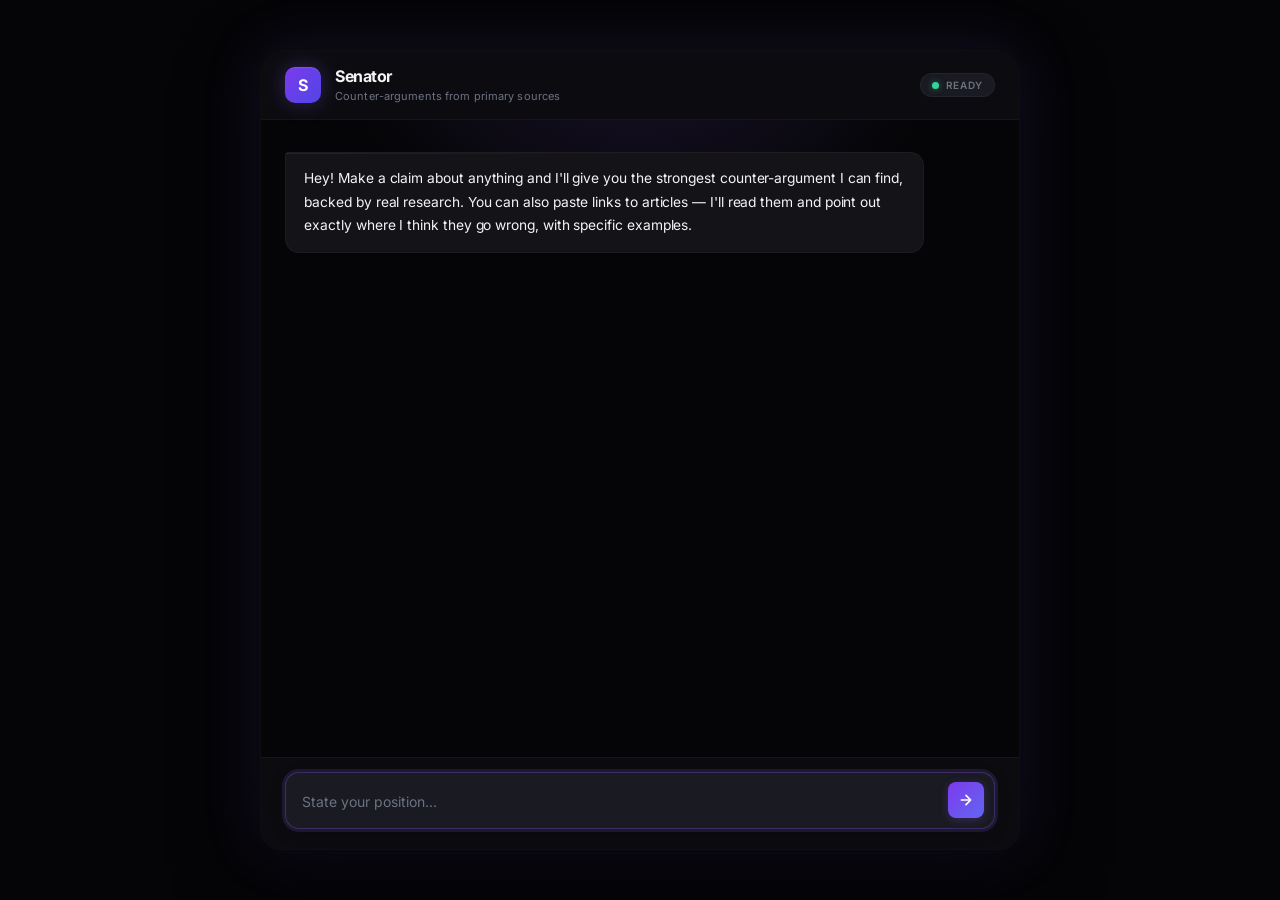
==== commit ee66ac99: "Add URL reading, specific examples, and friendly conversational tone New features: - Reads URLs past" ====
--- a/index.html
+++ b/index.html
@@ -29,7 +29,7 @@
         <main class="chat" id="chatContainer">
             <div class="message senator">
                 <div class="msg-body">
-                    <p>Make a claim. I'll argue against it using peer-reviewed research, government data, and direct opposing logic.</p>
+                    <p>Hey! Make a claim about anything and I'll give you the strongest counter-argument I can find, backed by real research. You can also paste links to articles — I'll read them and point out exactly where I think they go wrong, with specific examples.</p>
                 </div>
             </div>
         </main>
--- a/style.css
+++ b/style.css
@@ -32,17 +32,27 @@
     color: var(--text);
     -webkit-font-smoothing: antialiased;
     -moz-osx-font-smoothing: grayscale;
+    display: flex;
+    align-items: center;
+    justify-content: center;
 }
 
 /* App shell */
 .app {
     display: flex;
     flex-direction: column;
-    height: 100vh;
+    height: 92vh;
+    max-height: 800px;
+    width: 100%;
     max-width: 760px;
     margin: 0 auto;
     position: relative;
     overflow: hidden;
+    border-left: 1px solid var(--border);
+    border-right: 1px solid var(--border);
+    border-radius: 20px;
+    border: 1px solid var(--border);
+    box-shadow: 0 25px 80px rgba(0, 0, 0, 0.5), 0 0 60px var(--accent-glow);
 }
 
 /* Ambient glow effect behind app */
@@ -70,6 +80,7 @@
     position: relative;
     z-index: 2;
     backdrop-filter: blur(20px);
+    border-radius: 20px 20px 0 0;
 }
 
 .header-left {
@@ -362,6 +373,17 @@
 
 /* Responsive */
 @media (max-width: 600px) {
+    html, body {
+        align-items: stretch;
+        justify-content: stretch;
+    }
+    .app {
+        height: 100vh;
+        max-height: none;
+        border-radius: 0;
+        border: none;
+        box-shadow: none;
+    }
     .chat { padding: 1.25rem 1rem; }
     .message { max-width: 95%; }
     .header { padding: 0.875rem 1rem; }
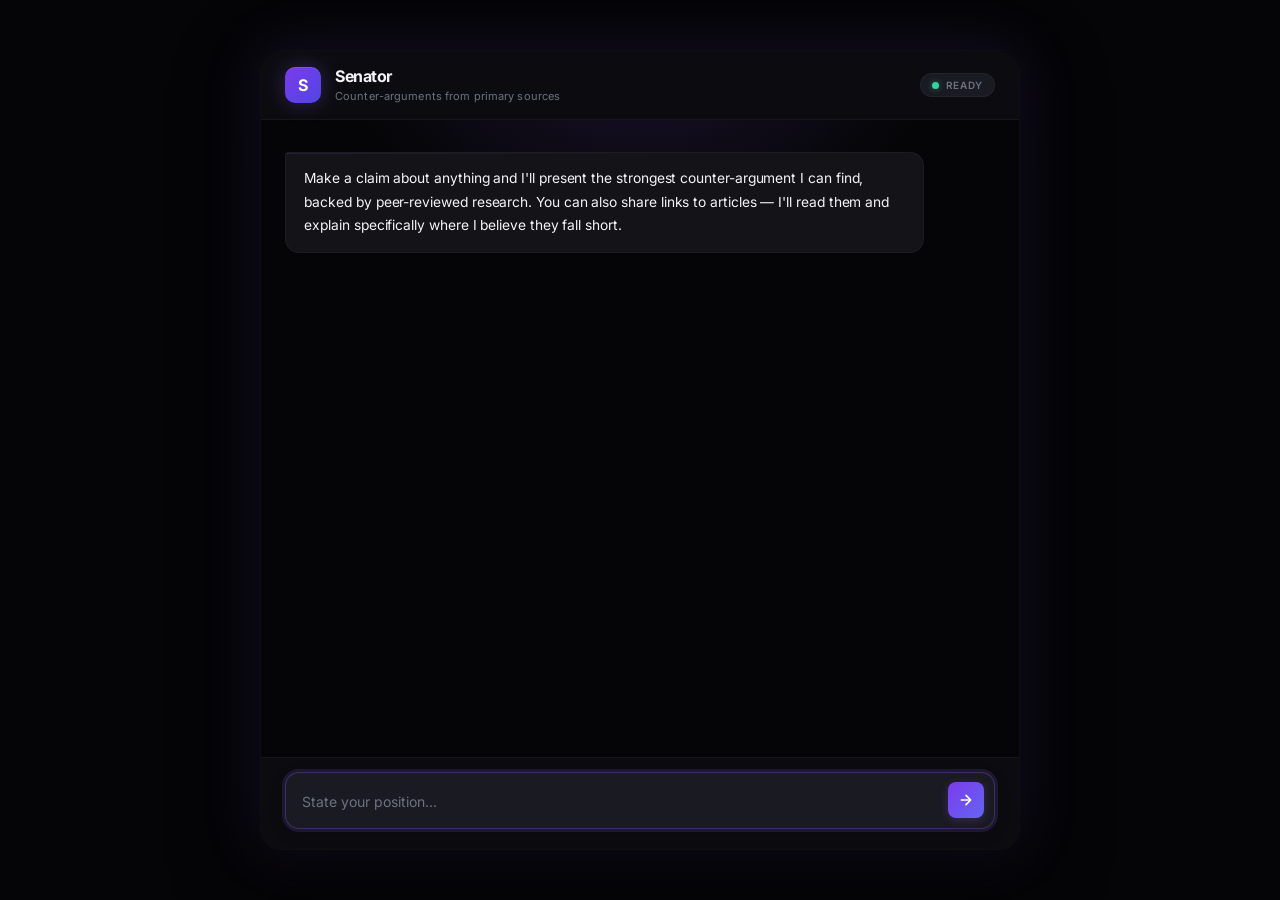
==== commit 2dc7b16d: "Adjust tone: professional, friendly, and conversational Tone is now that of a composed, knowledgeabl" ====
--- a/index.html
+++ b/index.html
@@ -29,7 +29,7 @@
         <main class="chat" id="chatContainer">
             <div class="message senator">
                 <div class="msg-body">
-                    <p>Hey! Make a claim about anything and I'll give you the strongest counter-argument I can find, backed by real research. You can also paste links to articles — I'll read them and point out exactly where I think they go wrong, with specific examples.</p>
+                    <p>Make a claim about anything and I'll present the strongest counter-argument I can find, backed by peer-reviewed research. You can also share links to articles — I'll read them and explain specifically where I believe they fall short.</p>
                 </div>
             </div>
         </main>
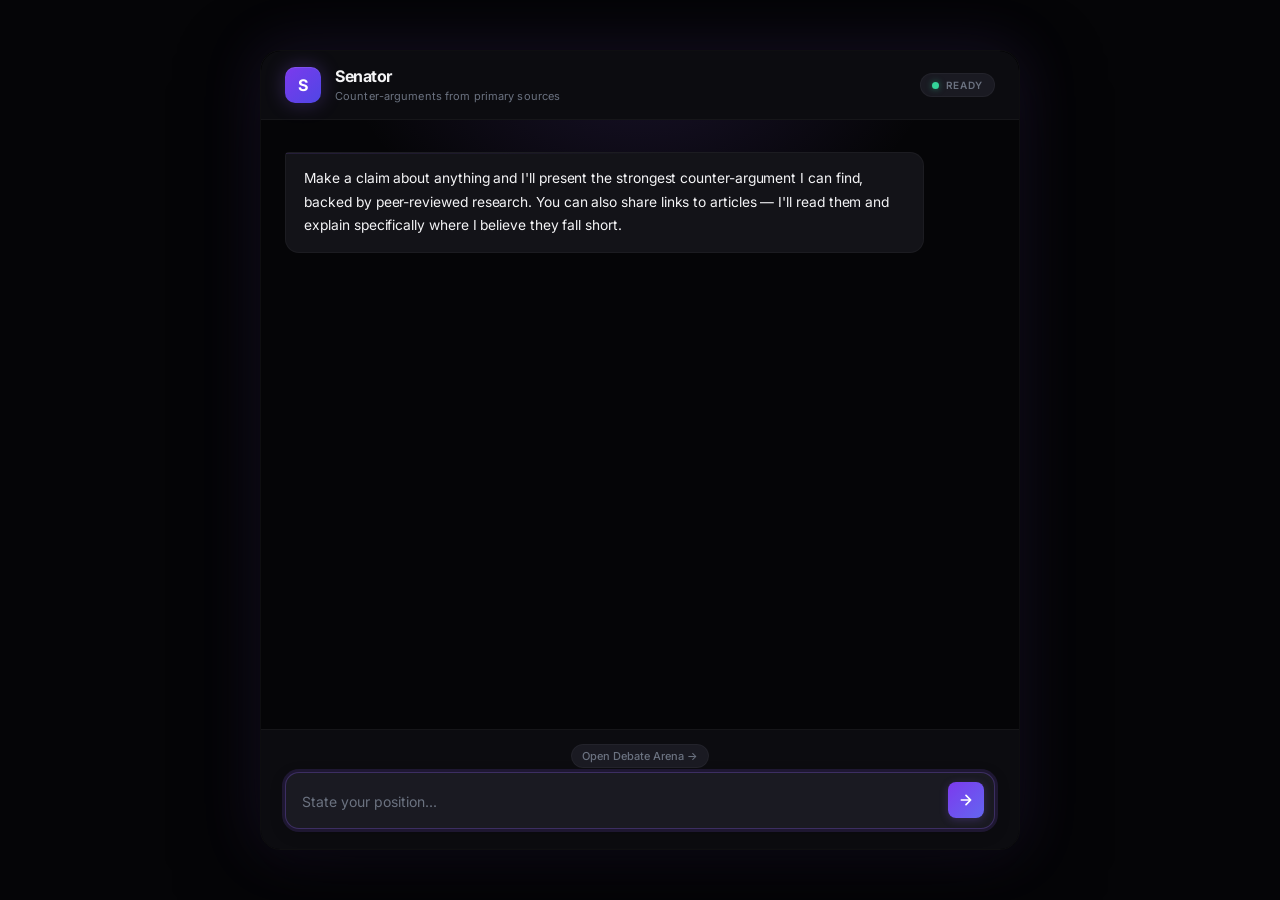
==== commit f7e71da3: "Add Debate Arena: Advocate vs Senator with fact summary New feature: Debate Arena (debate.html) - Tw" ====
--- a/index.html
+++ b/index.html
@@ -35,6 +35,9 @@
         </main>
 
         <footer class="input-bar">
+            <div class="arena-link">
+                <a href="debate.html">Open Debate Arena →</a>
+            </div>
             <form id="inputForm" class="input-form">
                 <textarea id="userInput" placeholder="State your position..." rows="1" autofocus></textarea>
                 <button type="submit" id="sendBtn" aria-label="Send">
--- a/style.css
+++ b/style.css
@@ -390,3 +390,29 @@
     .input-bar { padding: 0.75rem 1rem 1rem; }
     .app::before { width: 300px; height: 200px; }
 }
+
+
+
+/* Arena link in input bar */
+.arena-link {
+    text-align: center;
+    margin-bottom: 0.5rem;
+}
+
+.arena-link a {
+    font-size: 0.6875rem;
+    color: var(--text-3);
+    text-decoration: none;
+    font-weight: 500;
+    padding: 0.25rem 0.625rem;
+    border-radius: 100px;
+    background: var(--surface-3);
+    border: 1px solid var(--border);
+    transition: all 0.15s;
+}
+
+.arena-link a:hover {
+    color: var(--accent-2);
+    border-color: var(--border-active);
+    background: var(--accent-glow);
+}
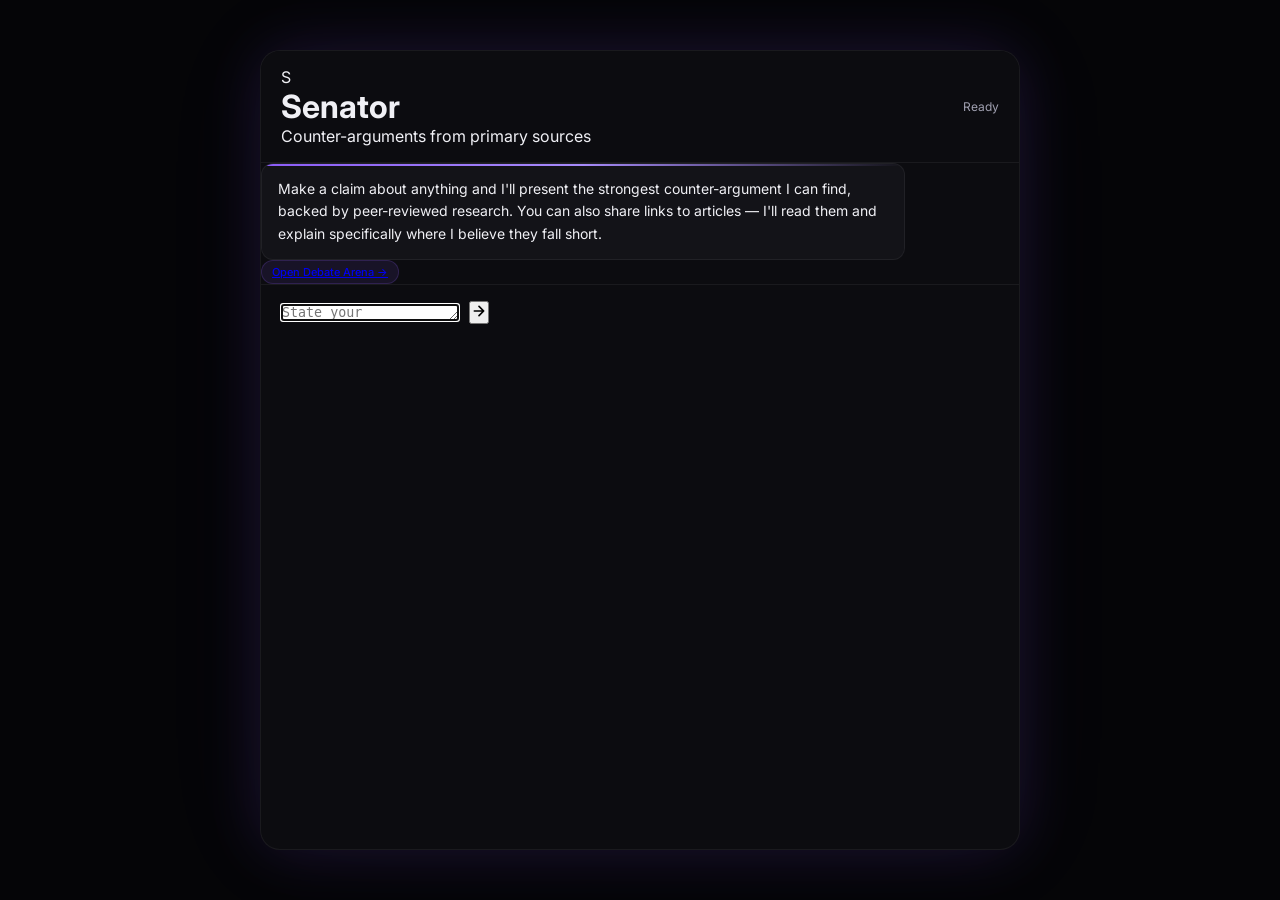
==== commit 46cd2195: "Full rebuild: Senator app + Debate Arena with source-based fact check Complete Senator app with: - C" ====
--- a/index.html
+++ b/index.html
@@ -36,7 +36,7 @@
 
         <footer class="input-bar">
             <div class="arena-link">
-                <a href="debate.html">Open Debate Arena →</a>
+                <a href="debate.html">Open Debate Arena &rarr;</a>
             </div>
             <form id="inputForm" class="input-form">
                 <textarea id="userInput" placeholder="State your position..." rows="1" autofocus></textarea>
--- a/style.css
+++ b/style.css
@@ -1,418 +1,258 @@
+:root {
+  --bg-base: #050507;
+  --surface-1: #0c0c10;
+  --surface-2: #131318;
+  --surface-3: #1a1a22;
+  --accent: #8b5cf6;
+  --accent-glow: rgba(139, 92, 246, 0.4);
+  --text-primary: #f0f0f5;
+  --text-secondary: #a0a0b0;
+  --text-muted: #6b6b80;
+  --border: rgba(255, 255, 255, 0.06);
+  --radius-sm: 8px;
+  --radius-md: 12px;
+  --radius-lg: 20px;
+}
+
 * { margin: 0; padding: 0; box-sizing: border-box; }
 
-:root {
-    --bg: #050507;
-    --surface: #0c0c10;
-    --surface-2: #131318;
-    --surface-3: #1a1a22;
-    --surface-4: #22222e;
-    --border: rgba(255, 255, 255, 0.04);
-    --border-active: rgba(139, 92, 246, 0.3);
-    --text: #f4f4f6;
-    --text-2: #9ca3af;
-    --text-3: #6b7280;
-    --accent: #8b5cf6;
-    --accent-2: #a78bfa;
-    --accent-glow: rgba(139, 92, 246, 0.15);
-    --accent-glow-strong: rgba(139, 92, 246, 0.25);
-    --user-bg: linear-gradient(135deg, #1e1b4b, #1e1044);
-    --senator-bg: var(--surface-2);
-    --green: #34d399;
-    --amber: #fbbf24;
-    --radius: 14px;
-    --radius-sm: 8px;
-    --font: 'Inter', -apple-system, BlinkMacSystemFont, 'Segoe UI', sans-serif;
-    --mono: 'JetBrains Mono', 'Fira Code', monospace;
-}
-
-html, body {
-    height: 100%;
-    font-family: var(--font);
-    background: var(--bg);
-    color: var(--text);
-    -webkit-font-smoothing: antialiased;
-    -moz-osx-font-smoothing: grayscale;
-    display: flex;
-    align-items: center;
-    justify-content: center;
-}
-
-/* App shell */
+body {
+  font-family: 'Inter', -apple-system, BlinkMacSystemFont, sans-serif;
+  background: var(--bg-base);
+  color: var(--text-primary);
+  min-height: 100vh;
+  display: flex;
+  align-items: center;
+  justify-content: center;
+  overflow: hidden;
+}
+
+body::before {
+  content: '';
+  position: fixed;
+  top: 50%; left: 50%;
+  transform: translate(-50%, -50%);
+  width: 600px; height: 600px;
+  background: radial-gradient(circle, rgba(139, 92, 246, 0.08) 0%, transparent 70%);
+  pointer-events: none;
+  z-index: 0;
+}
+
 .app {
-    display: flex;
-    flex-direction: column;
-    height: 92vh;
-    max-height: 800px;
-    width: 100%;
-    max-width: 760px;
-    margin: 0 auto;
-    position: relative;
-    overflow: hidden;
-    border-left: 1px solid var(--border);
-    border-right: 1px solid var(--border);
-    border-radius: 20px;
-    border: 1px solid var(--border);
-    box-shadow: 0 25px 80px rgba(0, 0, 0, 0.5), 0 0 60px var(--accent-glow);
-}
-
-/* Ambient glow effect behind app */
-.app::before {
-    content: '';
-    position: absolute;
-    top: -200px;
-    left: 50%;
-    transform: translateX(-50%);
-    width: 600px;
-    height: 400px;
-    background: radial-gradient(ellipse, var(--accent-glow) 0%, transparent 70%);
-    pointer-events: none;
-    z-index: 0;
-}
-
-/* Header */
+  position: relative;
+  z-index: 1;
+  width: 100%;
+  max-width: 760px;
+  max-height: 800px;
+  height: 92vh;
+  background: var(--surface-1);
+  border-radius: var(--radius-lg);
+  border: 1px solid var(--border);
+  box-shadow: 0 0 60px rgba(139, 92, 246, 0.15), 0 0 120px rgba(139, 92, 246, 0.05);
+  display: flex;
+  flex-direction: column;
+  overflow: hidden;
+}
+
 .header {
-    display: flex;
-    align-items: center;
-    justify-content: space-between;
-    padding: 1rem 1.5rem;
-    background: var(--surface);
-    border-bottom: 1px solid var(--border);
-    position: relative;
-    z-index: 2;
-    backdrop-filter: blur(20px);
-    border-radius: 20px 20px 0 0;
-}
-
-.header-left {
-    display: flex;
-    align-items: center;
-    gap: 0.875rem;
-}
-
-.logo {
-    width: 36px;
-    height: 36px;
-    border-radius: 10px;
-    background: linear-gradient(135deg, #7c3aed, #4f46e5);
-    display: flex;
-    align-items: center;
-    justify-content: center;
-    font-weight: 700;
-    font-size: 1rem;
-    color: white;
-    box-shadow: 0 0 20px rgba(139, 92, 246, 0.3), inset 0 1px 0 rgba(255,255,255,0.1);
-    letter-spacing: -0.03em;
-}
-
-.header-text h1 {
-    font-size: 1rem;
-    font-weight: 700;
-    letter-spacing: -0.03em;
-    color: var(--text);
-    line-height: 1.2;
-}
-
-.header-text p {
-    font-size: 0.6875rem;
-    color: var(--text-3);
-    margin-top: 2px;
-    letter-spacing: 0.01em;
-}
+  display: flex;
+  align-items: center;
+  gap: 12px;
+  padding: 16px 20px;
+  border-bottom: 1px solid var(--border);
+  background: var(--surface-1);
+}
+
+.header-logo {
+  width: 36px; height: 36px;
+  border-radius: var(--radius-sm);
+  background: linear-gradient(135deg, var(--accent), #a78bfa);
+  display: flex; align-items: center; justify-content: center;
+  font-weight: 700; font-size: 16px; color: #fff;
+}
+
+.header-title { font-size: 16px; font-weight: 600; }
 
 .header-status {
-    display: flex;
-    align-items: center;
-    gap: 0.4rem;
-    padding: 0.3rem 0.7rem;
-    border-radius: 100px;
-    background: var(--surface-3);
-    border: 1px solid var(--border);
-}
-
-.dot {
-    width: 7px;
-    height: 7px;
-    border-radius: 50%;
-    background: var(--green);
-    box-shadow: 0 0 6px rgba(52, 211, 153, 0.5);
-    animation: pulse-dot 2.5s ease-in-out infinite;
-}
-
-.dot.searching {
-    background: var(--amber);
-    box-shadow: 0 0 6px rgba(251, 191, 36, 0.5);
-    animation: pulse-dot 0.8s ease-in-out infinite;
-}
-
-@keyframes pulse-dot {
-    0%, 100% { opacity: 1; transform: scale(1); }
-    50% { opacity: 0.5; transform: scale(0.85); }
-}
-
-.status-text {
-    font-size: 0.625rem;
-    color: var(--text-3);
-    font-weight: 600;
-    text-transform: uppercase;
-    letter-spacing: 0.06em;
-}
-
-/* Chat area */
-.chat {
-    flex: 1;
-    overflow-y: auto;
-    padding: 2rem 1.5rem;
-    display: flex;
-    flex-direction: column;
-    gap: 1.25rem;
-    scroll-behavior: smooth;
-    position: relative;
-    z-index: 1;
-}
-
-.chat::-webkit-scrollbar { width: 3px; }
-.chat::-webkit-scrollbar-track { background: transparent; }
-.chat::-webkit-scrollbar-thumb { background: var(--surface-4); border-radius: 3px; }
-
-/* Messages */
-.message {
-    display: flex;
-    max-width: 90%;
-    animation: msg-in 0.35s cubic-bezier(0.16, 1, 0.3, 1);
-}
-
-@keyframes msg-in {
-    from { opacity: 0; transform: translateY(12px) scale(0.98); }
-    to { opacity: 1; transform: translateY(0) scale(1); }
-}
-
-.message.user { align-self: flex-end; }
-.message.senator { align-self: flex-start; }
-
-.msg-body {
-    padding: 0.9rem 1.15rem;
-    border-radius: var(--radius);
-    font-size: 0.8625rem;
-    line-height: 1.7;
-    letter-spacing: -0.005em;
-    position: relative;
-}
-
-.message.senator .msg-body {
-    background: var(--surface-2);
-    border: 1px solid var(--border);
-    border-top-left-radius: 4px;
-    color: var(--text);
-}
-
-.message.senator .msg-body::before {
-    content: '';
-    position: absolute;
-    top: 0;
-    left: 0;
-    right: 0;
-    height: 1px;
-    background: linear-gradient(90deg, var(--accent-glow), transparent 60%);
-}
-
-.message.user .msg-body {
-    background: var(--user-bg);
-    border: 1px solid rgba(139, 92, 246, 0.12);
-    border-top-right-radius: 4px;
-    color: var(--text);
-}
-
-.msg-body p { margin-bottom: 0.6rem; }
-.msg-body p:last-child { margin-bottom: 0; }
-
-/* Links in messages */
-.msg-body a {
-    color: var(--accent-2);
-    text-decoration: none;
-    font-family: var(--mono);
-    font-size: 0.7rem;
-    padding: 0.15rem 0.45rem;
-    background: var(--accent-glow);
-    border: 1px solid rgba(139, 92, 246, 0.15);
-    border-radius: 5px;
-    transition: all 0.15s ease;
-    display: inline-block;
-    margin: 0 2px;
-}
-
-.msg-body a:hover {
-    background: var(--accent-glow-strong);
-    border-color: rgba(139, 92, 246, 0.3);
-    transform: translateY(-1px);
-}
-
-/* Source citations */
-.msg-body .sources {
-    margin-top: 0.875rem;
-    padding-top: 0.75rem;
-    border-top: 1px solid var(--border);
-    font-size: 0.7rem;
-    color: var(--text-3);
-    font-family: var(--mono);
-    line-height: 1.8;
-    letter-spacing: 0;
-}
-
-.msg-body .sources div {
-    padding: 0.2rem 0;
-}
-
-/* Typing indicator */
-.typing {
-    display: flex;
-    align-items: center;
-    gap: 0.5rem;
-    padding: 0.9rem 1.15rem;
-    background: var(--surface-2);
-    border: 1px solid var(--border);
-    border-radius: var(--radius);
-    border-top-left-radius: 4px;
-    align-self: flex-start;
-    animation: msg-in 0.3s cubic-bezier(0.16, 1, 0.3, 1);
-}
-
-.typing span {
-    width: 6px;
-    height: 6px;
-    background: var(--accent);
-    border-radius: 50%;
-    animation: typing-bounce 1.4s ease-in-out infinite;
-    box-shadow: 0 0 4px var(--accent-glow);
-}
-
-.typing span:nth-child(2) { animation-delay: 0.2s; }
-.typing span:nth-child(3) { animation-delay: 0.4s; }
-
-@keyframes typing-bounce {
-    0%, 70%, 100% { transform: translateY(0); opacity: 0.3; }
-    35% { transform: translateY(-5px); opacity: 1; }
-}
-
-.typing-label {
-    font-size: 0.6875rem;
-    color: var(--text-3);
-    font-weight: 500;
-    letter-spacing: 0.01em;
-}
-
-/* Input bar */
-.input-bar {
-    padding: 0.875rem 1.5rem 1.25rem;
-    background: var(--surface);
-    border-top: 1px solid var(--border);
-    position: relative;
-    z-index: 2;
+  margin-left: auto;
+  display: flex; align-items: center; gap: 6px;
+  font-size: 12px; color: var(--text-secondary);
+}
+
+.status-dot {
+  width: 8px; height: 8px;
+  border-radius: 50%;
+  background: #22c55e;
+  animation: pulse 2s ease-in-out infinite;
+}
+
+@keyframes pulse {
+  0%, 100% { opacity: 1; box-shadow: 0 0 0 0 rgba(34, 197, 94, 0.4); }
+  50% { opacity: 0.8; box-shadow: 0 0 0 4px rgba(34, 197, 94, 0); }
+}
+
+.arena-link {
+  display: inline-flex; align-items: center; gap: 4px;
+  padding: 4px 10px;
+  font-size: 11px; font-weight: 500;
+  color: var(--accent);
+  background: rgba(139, 92, 246, 0.1);
+  border: 1px solid rgba(139, 92, 246, 0.2);
+  border-radius: 20px;
+  text-decoration: none;
+  transition: background 0.2s, border-color 0.2s;
+}
+
+.arena-link:hover {
+  background: rgba(139, 92, 246, 0.2);
+  border-color: rgba(139, 92, 246, 0.4);
+}
+
+.chat-messages {
+  flex: 1;
+  overflow-y: auto;
+  padding: 20px;
+  display: flex;
+  flex-direction: column;
+  gap: 16px;
+}
+
+.chat-messages::-webkit-scrollbar { width: 4px; }
+.chat-messages::-webkit-scrollbar-track { background: transparent; }
+.chat-messages::-webkit-scrollbar-thumb { background: var(--surface-3); border-radius: 2px; }
+
+.message { max-width: 85%; padding: 14px 16px; border-radius: var(--radius-md); font-size: 14px; line-height: 1.6; }
+
+.message.senator {
+  align-self: flex-start;
+  background: var(--surface-2);
+  border: 1px solid var(--border);
+  position: relative;
+  overflow: hidden;
+}
+
+.message.senator::before {
+  content: '';
+  position: absolute;
+  top: 0; left: 0; right: 0;
+  height: 2px;
+  background: linear-gradient(90deg, var(--accent), #a78bfa, transparent);
+}
+
+.message.user {
+  align-self: flex-end;
+  background: linear-gradient(135deg, #4338ca, #6366f1);
+  color: #fff;
+}
+
+.message-content p { margin-bottom: 8px; }
+.message-content p:last-child { margin-bottom: 0; }
+
+.message-content code {
+  font-family: 'JetBrains Mono', monospace;
+  font-size: 12px;
+  background: rgba(139, 92, 246, 0.1);
+  padding: 2px 6px;
+  border-radius: 4px;
+}
+
+.sources {
+  display: flex; flex-wrap: wrap; gap: 6px;
+  margin-top: 10px;
+}
+
+.source-link {
+  display: inline-flex; align-items: center; gap: 4px;
+  padding: 4px 10px;
+  font-family: 'JetBrains Mono', monospace;
+  font-size: 11px;
+  color: var(--accent);
+  background: rgba(139, 92, 246, 0.08);
+  border: 1px solid rgba(139, 92, 246, 0.15);
+  border-radius: 20px;
+  text-decoration: none;
+  transition: all 0.2s;
+}
+
+.source-link:hover {
+  background: rgba(139, 92, 246, 0.15);
+  box-shadow: 0 0 12px rgba(139, 92, 246, 0.2);
+}
+
+.typing-indicator {
+  display: flex; align-items: center; gap: 4px;
+  padding: 14px 16px;
+  align-self: flex-start;
+}
+
+.typing-indicator span {
+  width: 6px; height: 6px;
+  border-radius: 50%;
+  background: var(--accent);
+  animation: typingGlow 1.4s ease-in-out infinite;
+  box-shadow: 0 0 6px var(--accent-glow);
+}
+
+.typing-indicator span:nth-child(2) { animation-delay: 0.2s; }
+.typing-indicator span:nth-child(3) { animation-delay: 0.4s; }
+
+@keyframes typingGlow {
+  0%, 60%, 100% { opacity: 0.3; transform: scale(0.8); }
+  30% { opacity: 1; transform: scale(1); box-shadow: 0 0 10px var(--accent-glow); }
 }
 
 .input-form {
-    display: flex;
-    align-items: flex-end;
-    gap: 0.625rem;
-    background: var(--surface-3);
-    border: 1px solid var(--border);
-    border-radius: var(--radius);
-    padding: 0.6rem 0.625rem 0.6rem 1rem;
-    transition: border-color 0.2s ease, box-shadow 0.2s ease;
-}
-
-.input-form:focus-within {
-    border-color: var(--border-active);
-    box-shadow: 0 0 0 3px var(--accent-glow), 0 4px 16px rgba(0,0,0,0.2);
-}
-
-#userInput {
-    flex: 1;
-    background: transparent;
+  display: flex; align-items: center; gap: 10px;
+  padding: 16px 20px;
+  border-top: 1px solid var(--border);
+  background: var(--surface-1);
+}
+
+.input-field {
+  flex: 1;
+  padding: 12px 16px;
+  font-size: 14px;
+  font-family: inherit;
+  color: var(--text-primary);
+  background: var(--surface-2);
+  border: 1px solid var(--border);
+  border-radius: var(--radius-md);
+  outline: none;
+  transition: border-color 0.2s, box-shadow 0.2s;
+}
+
+.input-field::placeholder { color: var(--text-muted); }
+
+.input-field:focus {
+  border-color: rgba(139, 92, 246, 0.4);
+  box-shadow: 0 0 0 3px rgba(139, 92, 246, 0.1), 0 0 20px rgba(139, 92, 246, 0.05);
+}
+
+.send-btn {
+  padding: 12px 20px;
+  font-size: 14px; font-weight: 600;
+  color: #fff;
+  background: linear-gradient(135deg, var(--accent), #7c3aed);
+  border: none;
+  border-radius: var(--radius-md);
+  cursor: pointer;
+  transition: transform 0.2s, box-shadow 0.2s;
+}
+
+.send-btn:hover {
+  transform: translateY(-1px);
+  box-shadow: 0 4px 20px rgba(139, 92, 246, 0.4);
+}
+
+.send-btn:active { transform: translateY(0); }
+
+@media (max-width: 768px) {
+  body::before { display: none; }
+  .app {
+    max-width: 100%; max-height: 100%;
+    height: 100vh;
+    border-radius: 0;
     border: none;
-    color: var(--text);
-    font-family: var(--font);
-    font-size: 0.875rem;
-    resize: none;
-    max-height: 120px;
-    line-height: 1.5;
-    padding: 0.4rem 0;
-}
-
-#userInput:focus { outline: none; }
-
-#userInput::placeholder {
-    color: var(--text-3);
-    font-weight: 400;
-}
-
-#sendBtn {
-    width: 36px;
-    height: 36px;
-    border-radius: var(--radius-sm);
-    background: linear-gradient(135deg, #7c3aed, #6366f1);
-    border: none;
-    display: flex;
-    align-items: center;
-    justify-content: center;
-    cursor: pointer;
-    color: white;
-    transition: all 0.15s ease;
-    flex-shrink: 0;
-    box-shadow: 0 2px 8px rgba(139, 92, 246, 0.25);
-}
-
-#sendBtn:hover {
-    transform: translateY(-1px);
-    box-shadow: 0 4px 16px rgba(139, 92, 246, 0.4);
-}
-
-#sendBtn:active {
-    transform: translateY(0) scale(0.93);
-    box-shadow: 0 1px 4px rgba(139, 92, 246, 0.2);
-}
-
-/* Responsive */
-@media (max-width: 600px) {
-    html, body {
-        align-items: stretch;
-        justify-content: stretch;
-    }
-    .app {
-        height: 100vh;
-        max-height: none;
-        border-radius: 0;
-        border: none;
-        box-shadow: none;
-    }
-    .chat { padding: 1.25rem 1rem; }
-    .message { max-width: 95%; }
-    .header { padding: 0.875rem 1rem; }
-    .input-bar { padding: 0.75rem 1rem 1rem; }
-    .app::before { width: 300px; height: 200px; }
-}
-
-
-
-/* Arena link in input bar */
-.arena-link {
-    text-align: center;
-    margin-bottom: 0.5rem;
-}
-
-.arena-link a {
-    font-size: 0.6875rem;
-    color: var(--text-3);
-    text-decoration: none;
-    font-weight: 500;
-    padding: 0.25rem 0.625rem;
-    border-radius: 100px;
-    background: var(--surface-3);
-    border: 1px solid var(--border);
-    transition: all 0.15s;
-}
-
-.arena-link a:hover {
-    color: var(--accent-2);
-    border-color: var(--border-active);
-    background: var(--accent-glow);
-}
+    box-shadow: none;
+  }
+}
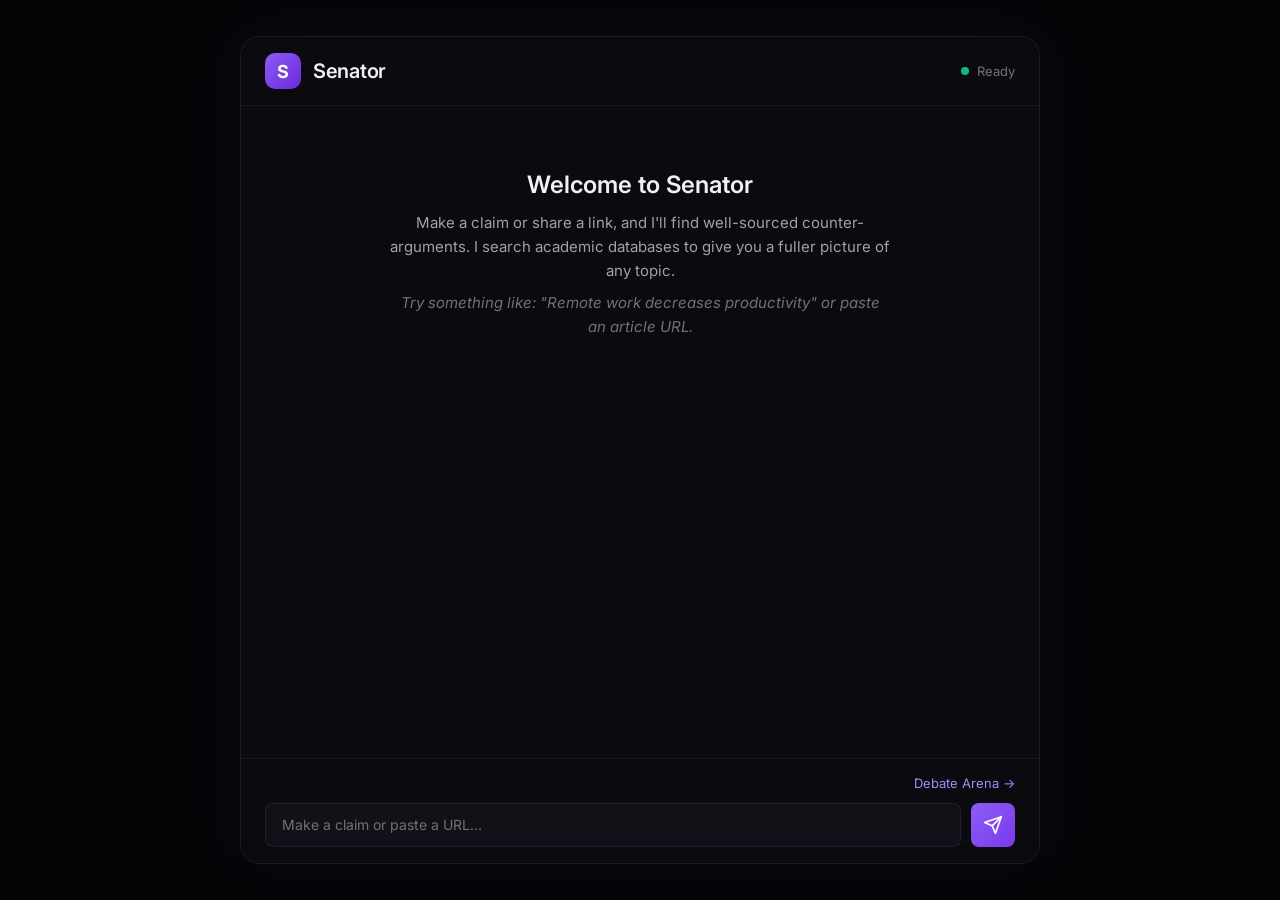
==== commit 6aae5b64: "Full Senator app: counter-arguments, debate arena, fact-check summary Complete rebuild with all feat" ====
--- a/index.html
+++ b/index.html
@@ -1,54 +1,51 @@
 <!DOCTYPE html>
 <html lang="en">
 <head>
-    <meta charset="UTF-8">
-    <meta name="viewport" content="width=device-width, initial-scale=1.0">
-    <title>Senator</title>
-    <link rel="preconnect" href="https://fonts.googleapis.com">
-    <link rel="preconnect" href="https://fonts.gstatic.com" crossorigin>
-    <link href="https://fonts.googleapis.com/css2?family=Inter:wght@400;500;600;700&family=JetBrains+Mono:wght@400;500&display=swap" rel="stylesheet">
-    <link rel="stylesheet" href="style.css">
-    <meta name="theme-color" content="#050507">
+  <meta charset="UTF-8">
+  <meta name="viewport" content="width=device-width, initial-scale=1.0">
+  <title>Senator</title>
+  <link rel="preconnect" href="https://fonts.googleapis.com">
+  <link rel="preconnect" href="https://fonts.gstatic.com" crossorigin>
+  <link href="https://fonts.googleapis.com/css2?family=Inter:wght@300;400;500;600;700&family=JetBrains+Mono:wght@400;500&display=swap" rel="stylesheet">
+  <link rel="stylesheet" href="style.css">
 </head>
 <body>
-    <div class="app">
-        <header class="header">
-            <div class="header-left">
-                <div class="logo">S</div>
-                <div class="header-text">
-                    <h1>Senator</h1>
-                    <p>Counter-arguments from primary sources</p>
-                </div>
-            </div>
-            <div class="header-status">
-                <span class="dot" id="statusDot"></span>
-                <span class="status-text" id="statusText">Ready</span>
-            </div>
-        </header>
+  <div class="app-container">
+    <header class="app-header">
+      <div class="logo-group">
+        <div class="logo">S</div>
+        <h1 class="app-title">Senator</h1>
+      </div>
+      <div class="status-indicator">
+        <span class="status-dot"></span>
+        <span class="status-text">Ready</span>
+      </div>
+    </header>
 
-        <main class="chat" id="chatContainer">
-            <div class="message senator">
-                <div class="msg-body">
-                    <p>Make a claim about anything and I'll present the strongest counter-argument I can find, backed by peer-reviewed research. You can also share links to articles — I'll read them and explain specifically where I believe they fall short.</p>
-                </div>
-            </div>
-        </main>
+    <main id="chatContainer" class="chat-container">
+      <div class="welcome-message">
+        <h2>Welcome to Senator</h2>
+        <p>Make a claim or share a link, and I'll find well-sourced counter-arguments. I search academic databases to give you a fuller picture of any topic.</p>
+        <p class="welcome-hint">Try something like: "Remote work decreases productivity" or paste an article URL.</p>
+      </div>
+    </main>
 
-        <footer class="input-bar">
-            <div class="arena-link">
-                <a href="debate.html">Open Debate Arena &rarr;</a>
-            </div>
-            <form id="inputForm" class="input-form">
-                <textarea id="userInput" placeholder="State your position..." rows="1" autofocus></textarea>
-                <button type="submit" id="sendBtn" aria-label="Send">
-                    <svg width="16" height="16" viewBox="0 0 24 24" fill="none" stroke="currentColor" stroke-width="2.5" stroke-linecap="round" stroke-linejoin="round">
-                        <path d="M5 12h14M12 5l7 7-7 7"/>
-                    </svg>
-                </button>
-            </form>
-        </footer>
-    </div>
+    <footer class="app-footer">
+      <div class="footer-nav">
+        <a href="debate.html" class="arena-link">Debate Arena &rarr;</a>
+      </div>
+      <form id="inputForm" class="input-form">
+        <textarea id="userInput" placeholder="Make a claim or paste a URL..." rows="1"></textarea>
+        <button type="submit" id="sendBtn" aria-label="Send message">
+          <svg width="20" height="20" viewBox="0 0 24 24" fill="none" stroke="currentColor" stroke-width="2" stroke-linecap="round" stroke-linejoin="round">
+            <line x1="22" y1="2" x2="11" y2="13"></line>
+            <polygon points="22 2 15 22 11 13 2 9 22 2"></polygon>
+          </svg>
+        </button>
+      </form>
+    </footer>
+  </div>
 
-    <script src="app.js"></script>
+  <script src="app.js"></script>
 </body>
 </html>
--- a/style.css
+++ b/style.css
@@ -1,258 +1,338 @@
+/* Senator - Main App Styles */
+/* Dark glass aesthetic with purple accent */
+
+*,
+*::before,
+*::after {
+  box-sizing: border-box;
+  margin: 0;
+  padding: 0;
+}
+
 :root {
-  --bg-base: #050507;
-  --surface-1: #0c0c10;
-  --surface-2: #131318;
-  --surface-3: #1a1a22;
+  --bg-primary: #050507;
+  --bg-surface: #0a0a0f;
+  --bg-elevated: #111118;
+  --border-subtle: rgba(139, 92, 246, 0.15);
+  --border-medium: rgba(139, 92, 246, 0.3);
   --accent: #8b5cf6;
-  --accent-glow: rgba(139, 92, 246, 0.4);
-  --text-primary: #f0f0f5;
-  --text-secondary: #a0a0b0;
-  --text-muted: #6b6b80;
-  --border: rgba(255, 255, 255, 0.06);
+  --accent-light: #a78bfa;
+  --accent-dim: rgba(139, 92, 246, 0.1);
+  --text-primary: #f1f1f4;
+  --text-secondary: #a1a1aa;
+  --text-muted: #71717a;
   --radius-sm: 8px;
   --radius-md: 12px;
   --radius-lg: 20px;
-}
-
-* { margin: 0; padding: 0; box-sizing: border-box; }
+  --font-sans: 'Inter', -apple-system, BlinkMacSystemFont, sans-serif;
+  --font-mono: 'JetBrains Mono', monospace;
+}
 
 body {
-  font-family: 'Inter', -apple-system, BlinkMacSystemFont, sans-serif;
-  background: var(--bg-base);
+  font-family: var(--font-sans);
+  background: var(--bg-primary);
   color: var(--text-primary);
   min-height: 100vh;
   display: flex;
   align-items: center;
   justify-content: center;
   overflow: hidden;
+  position: relative;
 }
 
 body::before {
   content: '';
   position: fixed;
-  top: 50%; left: 50%;
+  top: 50%;
+  left: 50%;
   transform: translate(-50%, -50%);
-  width: 600px; height: 600px;
-  background: radial-gradient(circle, rgba(139, 92, 246, 0.08) 0%, transparent 70%);
+  width: 800px;
+  height: 800px;
+  background: radial-gradient(circle, rgba(139, 92, 246, 0.06) 0%, transparent 70%);
   pointer-events: none;
   z-index: 0;
 }
 
-.app {
+.app-container {
+  width: 100%;
+  max-width: 800px;
+  height: 92vh;
+  display: flex;
+  flex-direction: column;
+  background: var(--bg-surface);
+  border-radius: var(--radius-lg);
+  border: 1px solid var(--border-subtle);
+  box-shadow:
+    0 0 60px rgba(139, 92, 246, 0.08),
+    0 25px 50px rgba(0, 0, 0, 0.5);
   position: relative;
   z-index: 1;
-  width: 100%;
-  max-width: 760px;
-  max-height: 800px;
-  height: 92vh;
-  background: var(--surface-1);
-  border-radius: var(--radius-lg);
-  border: 1px solid var(--border);
-  box-shadow: 0 0 60px rgba(139, 92, 246, 0.15), 0 0 120px rgba(139, 92, 246, 0.05);
-  display: flex;
-  flex-direction: column;
   overflow: hidden;
 }
 
-.header {
+/* Header */
+.app-header {
+  display: flex;
+  align-items: center;
+  justify-content: space-between;
+  padding: 16px 24px;
+  border-bottom: 1px solid var(--border-subtle);
+  background: rgba(10, 10, 15, 0.8);
+  backdrop-filter: blur(10px);
+}
+
+.logo-group {
   display: flex;
   align-items: center;
   gap: 12px;
-  padding: 16px 20px;
-  border-bottom: 1px solid var(--border);
-  background: var(--surface-1);
-}
-
-.header-logo {
-  width: 36px; height: 36px;
-  border-radius: var(--radius-sm);
-  background: linear-gradient(135deg, var(--accent), #a78bfa);
-  display: flex; align-items: center; justify-content: center;
-  font-weight: 700; font-size: 16px; color: #fff;
-}
-
-.header-title { font-size: 16px; font-weight: 600; }
-
-.header-status {
-  margin-left: auto;
-  display: flex; align-items: center; gap: 6px;
-  font-size: 12px; color: var(--text-secondary);
+}
+
+.logo {
+  width: 36px;
+  height: 36px;
+  border-radius: 10px;
+  background: linear-gradient(135deg, var(--accent), #6d28d9);
+  display: flex;
+  align-items: center;
+  justify-content: center;
+  font-weight: 700;
+  font-size: 18px;
+  color: white;
+}
+
+.app-title {
+  font-size: 20px;
+  font-weight: 600;
+  letter-spacing: -0.3px;
+}
+
+.status-indicator {
+  display: flex;
+  align-items: center;
+  gap: 8px;
 }
 
 .status-dot {
-  width: 8px; height: 8px;
+  width: 8px;
+  height: 8px;
   border-radius: 50%;
-  background: #22c55e;
-  animation: pulse 2s ease-in-out infinite;
+  background: #10b981;
+  animation: pulse 2s infinite;
 }
 
 @keyframes pulse {
-  0%, 100% { opacity: 1; box-shadow: 0 0 0 0 rgba(34, 197, 94, 0.4); }
-  50% { opacity: 0.8; box-shadow: 0 0 0 4px rgba(34, 197, 94, 0); }
-}
-
-.arena-link {
-  display: inline-flex; align-items: center; gap: 4px;
-  padding: 4px 10px;
-  font-size: 11px; font-weight: 500;
-  color: var(--accent);
-  background: rgba(139, 92, 246, 0.1);
-  border: 1px solid rgba(139, 92, 246, 0.2);
-  border-radius: 20px;
-  text-decoration: none;
-  transition: background 0.2s, border-color 0.2s;
-}
-
-.arena-link:hover {
-  background: rgba(139, 92, 246, 0.2);
-  border-color: rgba(139, 92, 246, 0.4);
-}
-
-.chat-messages {
+  0%, 100% { opacity: 1; }
+  50% { opacity: 0.5; }
+}
+
+.status-text {
+  font-size: 13px;
+  color: var(--text-muted);
+}
+
+/* Chat Container */
+.chat-container {
   flex: 1;
   overflow-y: auto;
-  padding: 20px;
+  padding: 24px;
   display: flex;
   flex-direction: column;
   gap: 16px;
 }
 
-.chat-messages::-webkit-scrollbar { width: 4px; }
-.chat-messages::-webkit-scrollbar-track { background: transparent; }
-.chat-messages::-webkit-scrollbar-thumb { background: var(--surface-3); border-radius: 2px; }
-
-.message { max-width: 85%; padding: 14px 16px; border-radius: var(--radius-md); font-size: 14px; line-height: 1.6; }
+.chat-container::-webkit-scrollbar {
+  width: 6px;
+}
+
+.chat-container::-webkit-scrollbar-track {
+  background: transparent;
+}
+
+.chat-container::-webkit-scrollbar-thumb {
+  background: rgba(139, 92, 246, 0.3);
+  border-radius: 3px;
+}
+
+/* Welcome Message */
+.welcome-message {
+  text-align: center;
+  padding: 40px 20px;
+  color: var(--text-secondary);
+}
+
+.welcome-message h2 {
+  font-size: 24px;
+  font-weight: 600;
+  color: var(--text-primary);
+  margin-bottom: 12px;
+}
+
+.welcome-message p {
+  font-size: 15px;
+  line-height: 1.6;
+  max-width: 500px;
+  margin: 0 auto 8px;
+}
+
+.welcome-hint {
+  font-size: 13px;
+  color: var(--text-muted);
+  font-style: italic;
+  margin-top: 12px;
+}
+
+/* Messages */
+.message {
+  max-width: 85%;
+  padding: 14px 18px;
+  border-radius: var(--radius-md);
+  font-size: 14.5px;
+  line-height: 1.65;
+  animation: fadeIn 0.3s ease;
+}
+
+@keyframes fadeIn {
+  from { opacity: 0; transform: translateY(8px); }
+  to { opacity: 1; transform: translateY(0); }
+}
 
 .message.senator {
   align-self: flex-start;
-  background: var(--surface-2);
-  border: 1px solid var(--border);
-  position: relative;
-  overflow: hidden;
-}
-
-.message.senator::before {
-  content: '';
-  position: absolute;
-  top: 0; left: 0; right: 0;
-  height: 2px;
-  background: linear-gradient(90deg, var(--accent), #a78bfa, transparent);
+  background: var(--bg-elevated);
+  border: 1px solid var(--border-subtle);
+  border-top: 2px solid rgba(139, 92, 246, 0.4);
 }
 
 .message.user {
   align-self: flex-end;
-  background: linear-gradient(135deg, #4338ca, #6366f1);
-  color: #fff;
-}
-
-.message-content p { margin-bottom: 8px; }
-.message-content p:last-child { margin-bottom: 0; }
-
-.message-content code {
-  font-family: 'JetBrains Mono', monospace;
-  font-size: 12px;
-  background: rgba(139, 92, 246, 0.1);
-  padding: 2px 6px;
+  background: linear-gradient(135deg, rgba(99, 102, 241, 0.15), rgba(139, 92, 246, 0.1));
+  border: 1px solid rgba(99, 102, 241, 0.2);
+}
+
+.message .source-tag {
+  display: inline-block;
+  font-family: var(--font-mono);
+  font-size: 11px;
+  color: var(--accent-light);
+  background: var(--accent-dim);
+  padding: 2px 8px;
   border-radius: 4px;
-}
-
-.sources {
-  display: flex; flex-wrap: wrap; gap: 6px;
-  margin-top: 10px;
-}
-
-.source-link {
-  display: inline-flex; align-items: center; gap: 4px;
-  padding: 4px 10px;
-  font-family: 'JetBrains Mono', monospace;
-  font-size: 11px;
-  color: var(--accent);
-  background: rgba(139, 92, 246, 0.08);
-  border: 1px solid rgba(139, 92, 246, 0.15);
-  border-radius: 20px;
-  text-decoration: none;
-  transition: all 0.2s;
-}
-
-.source-link:hover {
-  background: rgba(139, 92, 246, 0.15);
-  box-shadow: 0 0 12px rgba(139, 92, 246, 0.2);
-}
-
+  margin-top: 8px;
+}
+
+.message strong {
+  color: var(--accent-light);
+}
+
+/* Loading indicator */
 .typing-indicator {
-  display: flex; align-items: center; gap: 4px;
-  padding: 14px 16px;
+  display: flex;
+  gap: 4px;
+  padding: 14px 18px;
   align-self: flex-start;
 }
 
 .typing-indicator span {
-  width: 6px; height: 6px;
+  width: 8px;
+  height: 8px;
   border-radius: 50%;
   background: var(--accent);
-  animation: typingGlow 1.4s ease-in-out infinite;
-  box-shadow: 0 0 6px var(--accent-glow);
+  animation: bounce 1.4s infinite ease-in-out;
 }
 
 .typing-indicator span:nth-child(2) { animation-delay: 0.2s; }
 .typing-indicator span:nth-child(3) { animation-delay: 0.4s; }
 
-@keyframes typingGlow {
-  0%, 60%, 100% { opacity: 0.3; transform: scale(0.8); }
-  30% { opacity: 1; transform: scale(1); box-shadow: 0 0 10px var(--accent-glow); }
+@keyframes bounce {
+  0%, 80%, 100% { transform: scale(0.6); opacity: 0.4; }
+  40% { transform: scale(1); opacity: 1; }
+}
+
+/* Footer */
+.app-footer {
+  padding: 16px 24px;
+  border-top: 1px solid var(--border-subtle);
+  background: rgba(10, 10, 15, 0.8);
+  backdrop-filter: blur(10px);
+}
+
+.footer-nav {
+  display: flex;
+  justify-content: flex-end;
+  margin-bottom: 12px;
+}
+
+.arena-link {
+  font-size: 13px;
+  color: var(--accent-light);
+  text-decoration: none;
+  transition: color 0.2s;
+}
+
+.arena-link:hover {
+  color: var(--accent);
 }
 
 .input-form {
-  display: flex; align-items: center; gap: 10px;
-  padding: 16px 20px;
-  border-top: 1px solid var(--border);
-  background: var(--surface-1);
-}
-
-.input-field {
+  display: flex;
+  gap: 10px;
+  align-items: flex-end;
+}
+
+.input-form textarea {
   flex: 1;
+  background: var(--bg-elevated);
+  border: 1px solid var(--border-subtle);
+  border-radius: var(--radius-sm);
   padding: 12px 16px;
+  font-family: var(--font-sans);
   font-size: 14px;
-  font-family: inherit;
   color: var(--text-primary);
-  background: var(--surface-2);
-  border: 1px solid var(--border);
-  border-radius: var(--radius-md);
+  resize: none;
   outline: none;
   transition: border-color 0.2s, box-shadow 0.2s;
-}
-
-.input-field::placeholder { color: var(--text-muted); }
-
-.input-field:focus {
-  border-color: rgba(139, 92, 246, 0.4);
-  box-shadow: 0 0 0 3px rgba(139, 92, 246, 0.1), 0 0 20px rgba(139, 92, 246, 0.05);
-}
-
-.send-btn {
-  padding: 12px 20px;
-  font-size: 14px; font-weight: 600;
-  color: #fff;
+  min-height: 44px;
+  max-height: 120px;
+}
+
+.input-form textarea:focus {
+  border-color: var(--accent);
+  box-shadow: 0 0 0 3px rgba(139, 92, 246, 0.15);
+}
+
+.input-form textarea::placeholder {
+  color: var(--text-muted);
+}
+
+#sendBtn {
+  width: 44px;
+  height: 44px;
+  border: none;
+  border-radius: var(--radius-sm);
   background: linear-gradient(135deg, var(--accent), #7c3aed);
-  border: none;
-  border-radius: var(--radius-md);
+  color: white;
   cursor: pointer;
-  transition: transform 0.2s, box-shadow 0.2s;
-}
-
-.send-btn:hover {
-  transform: translateY(-1px);
-  box-shadow: 0 4px 20px rgba(139, 92, 246, 0.4);
-}
-
-.send-btn:active { transform: translateY(0); }
-
-@media (max-width: 768px) {
-  body::before { display: none; }
-  .app {
-    max-width: 100%; max-height: 100%;
+  display: flex;
+  align-items: center;
+  justify-content: center;
+  transition: transform 0.15s, box-shadow 0.2s;
+  flex-shrink: 0;
+}
+
+#sendBtn:hover {
+  transform: scale(1.05);
+  box-shadow: 0 4px 15px rgba(139, 92, 246, 0.4);
+}
+
+#sendBtn:active {
+  transform: scale(0.95);
+}
+
+/* Responsive */
+@media (max-width: 860px) {
+  .app-container {
     height: 100vh;
     border-radius: 0;
-    border: none;
-    box-shadow: none;
+    max-width: 100%;
   }
 }
